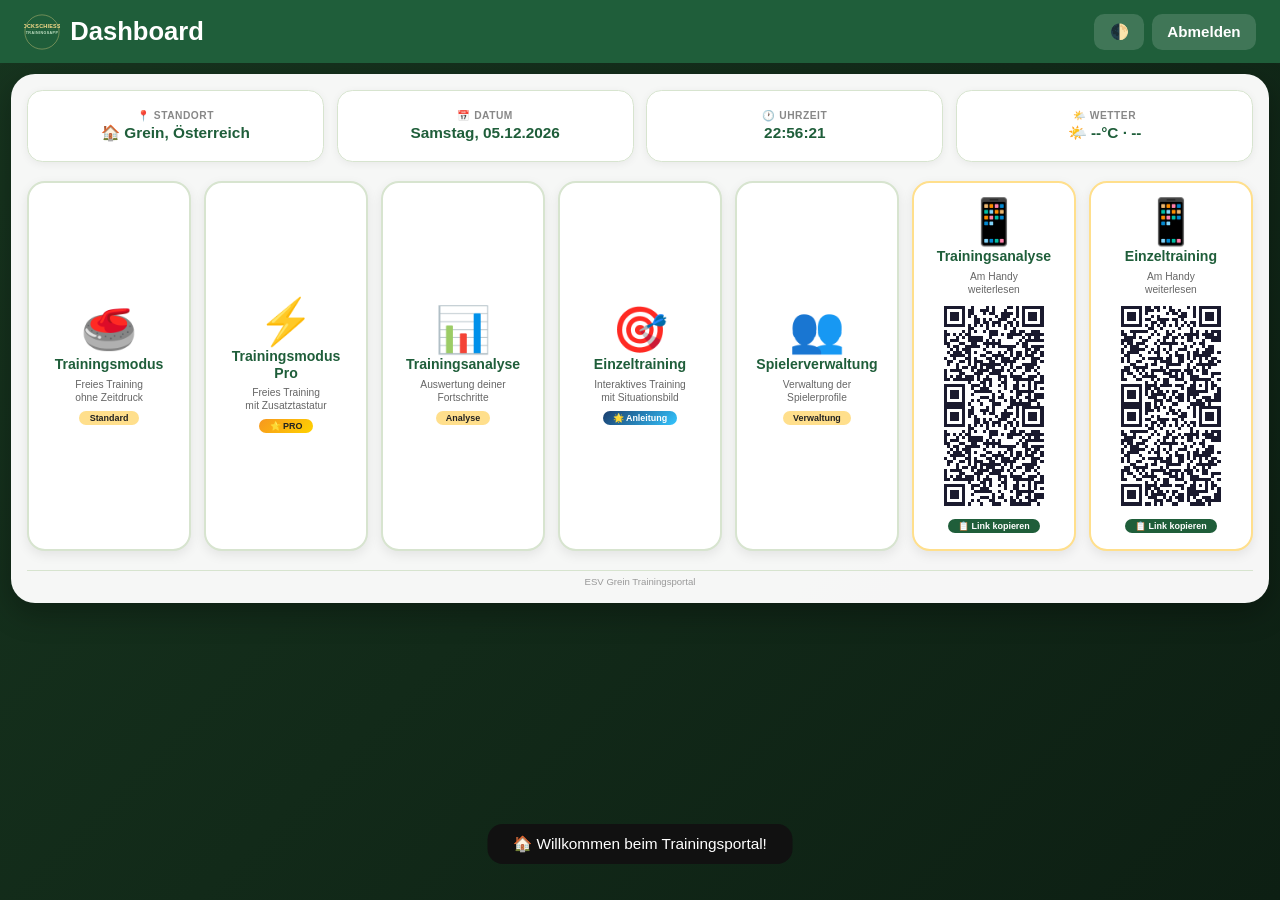
==== index.html @ edb4048d "Add files via upload" ====
<!DOCTYPE html>
<html lang="de">
<head>
<meta charset="UTF-8">
<meta name="viewport" content="width=device-width, initial-scale=1, maximum-scale=1, user-scalable=no">
<title>Zugang – Trainingsportal ESV Grein</title>
<link rel="stylesheet" href="style.css">
</head>
<body>
<div class="wrap">
  <p class="eyebrow">Geschützter Bereich</p>
  <h1>Zugangscode</h1>
  <p class="lead">Bitte gib den Zugangscode ein, um zum Trainingsportal zu gelangen.</p>

  <div class="card">
    <label for="pw">Passwort</label>
    <input type="password" id="pw" placeholder="••••••••">
    <p class="error" id="err"></p>
    <button onclick="checkPassword()">Weiter</button>
  </div>
</div>

<script src="auth.js"></script>
<script>
  if (typeof PROTECTION_ENABLED !== "undefined" && !PROTECTION_ENABLED) {
    location.href = "dashboard.html";
  }
  document.getElementById("pw").addEventListener("keydown", e => {
    if (e.key === "Enter") checkPassword();
  });
  function checkPassword() {
    const val = document.getElementById("pw").value;
    if (val === SITE_PASSWORD) {
      sessionStorage.setItem("gateOpen", "yes");
      location.href = "login.html";
    } else {
      document.getElementById("err").textContent = "Falsches Passwort.";
    }
  }
</script>
</body>
</html>
---- style.css ----
@import url('https://fonts.googleapis.com/css2?family=Space+Grotesk:wght@500;700&family=Inter:wght@400;500;600;700&display=swap');

:root {
  --bg: #0a0e14;
  --bg-soft: #0d1219;
  --bg-panel: #131b24;
  --bg-panel-hi: #182130;
  --line: rgba(255,255,255,0.08);
  --line-hi: rgba(255,255,255,0.16);
  --text: #eef2f6;
  --text-dim: #8a97a6;
  --green: #1f5e3a;
  --accent: #ffdf8c;
  --accent-hover: #f7cf5c;
  --accent-soft: rgba(255,223,140,0.14);
  --font-display: "Space Grotesk", "Inter", sans-serif;
  --font-body: "Inter", -apple-system, "Segoe UI", sans-serif;
}

* { box-sizing: border-box; }

/* Touch-Optimierung für Kiosk-Betrieb (Raspberry Pi Touch-Monitor, Tablet) */
html { touch-action: manipulation; }
a, button, .tile, .logout { -webkit-tap-highlight-color: transparent; touch-action: manipulation; }
button, input, select, textarea { font-family: inherit; }

body {
  margin: 0;
  background: linear-gradient(135deg, #17351f, #0d1f13);
  color: var(--text);
  font-family: var(--font-body);
  min-height: 100vh;
}

.wrap {
  max-width: 720px;
  margin: 0 auto;
  padding: 40px 20px 64px;
}

.eyebrow {
  font-family: var(--font-display);
  font-weight: 700;
  letter-spacing: 0.16em;
  text-transform: uppercase;
  color: var(--accent);
  font-size: 12px;
  margin: 0 0 10px;
}

h1 {
  font-family: var(--font-display);
  font-weight: 700;
  font-size: 40px;
  letter-spacing: -0.01em;
  margin: 0 0 24px;
  line-height: 1.08;
}

p.lead { color: var(--text-dim); font-size: 15px; line-height: 1.55; }

.card {
  background: var(--bg-panel);
  border: 1px solid var(--line);
  border-radius: 16px;
  padding: 26px;
  box-shadow: 0 20px 40px -20px rgba(0,0,0,0.5);
}

label {
  display: block;
  font-size: 12px;
  text-transform: uppercase;
  letter-spacing: 0.08em;
  color: var(--text-dim);
  margin-bottom: 8px;
}

input[type="password"], input[type="text"] {
  width: 100%;
  padding: 13px 14px;
  background: var(--bg);
  border: 1px solid var(--line);
  border-radius: 10px;
  color: var(--text);
  font-size: 15px;
  margin-bottom: 16px;
  transition: border-color .15s ease;
}
input:focus { outline: none; border-color: var(--accent); box-shadow: 0 0 0 3px var(--accent-soft); }

button, .btn {
  display: inline-block;
  background: var(--accent);
  color: #05161e;
  border: none;
  padding: 13px 22px;
  border-radius: 10px;
  font-family: var(--font-display);
  font-weight: 700;
  letter-spacing: 0.01em;
  font-size: 15px;
  cursor: pointer;
  text-decoration: none;
  transition: background .15s ease, transform .1s ease;
}
button:hover, .btn:hover { background: var(--accent-hover); }
button:active, .btn:active { transform: scale(0.98); }

.error { color: #ff6b6b; font-size: 13px; margin-top: -8px; margin-bottom: 12px; min-height: 16px; }

.grid {
  display: grid;
  grid-template-columns: 1fr;
  gap: 12px;
  margin-top: 24px;
}

.tile {
  position: relative;
  display: flex;
  align-items: center;
  gap: 18px;
  background: var(--bg-panel);
  border: 1px solid var(--line);
  border-radius: 14px;
  padding: 18px 20px 18px 24px;
  text-decoration: none;
  color: var(--text);
  overflow: hidden;
  transition: border-color .15s ease, background .15s ease, transform .12s ease;
}
.tile::before {
  content: "";
  position: absolute;
  left: 0; top: 0; bottom: 0;
  width: 3px;
  background: var(--accent);
  opacity: 0;
  transition: opacity .15s ease;
}
.tile:hover { border-color: var(--line-hi); background: var(--bg-panel-hi); transform: translateX(3px); }
.tile:hover::before { opacity: 1; }

.tile .num {
  font-family: var(--font-display);
  font-weight: 700;
  font-size: 20px;
  color: var(--accent);
  min-width: 34px;
}
.tile .title { font-weight: 600; font-size: 16px; }
.tile .sub { color: var(--text-dim); font-size: 13px; margin-top: 2px; }
.tile .arrow { margin-left: auto; color: var(--text-dim); font-size: 18px; transition: transform .15s ease, color .15s ease; }
.tile:hover .arrow { transform: translateX(3px); color: var(--accent); }

.topbar {
  display: flex;
  justify-content: space-between;
  align-items: center;
  margin-bottom: 28px;
}
.topbar a.back {
  color: var(--text-dim);
  text-decoration: none;
  font-size: 14px;
  transition: color .15s ease;
}
.topbar a.back:hover { color: var(--text); }

.logout {
  color: var(--text-dim);
  text-decoration: none;
  font-size: 13px;
  border: 1px solid var(--line);
  padding: 7px 14px;
  border-radius: 8px;
  transition: color .15s ease, border-color .15s ease;
}
.logout:hover { color: var(--text); border-color: var(--line-hi); }

/* Info-Banner (Standort / Datum / Uhrzeit / Wetter) auf dem Dashboard */
.info-banner {
  display: flex;
  flex-wrap: wrap;
  gap: 12px;
  margin: 20px 0 32px;
}
.info-item {
  flex: 1 1 160px;
  background: var(--bg-panel);
  border: 1px solid var(--line);
  border-radius: 10px;
  padding: 12px 16px;
  display: flex;
  flex-direction: column;
  gap: 4px;
}
.info-item .label {
  font-size: 12px;
  color: var(--text-dim);
}
.info-item .value {
  font-family: var(--font-display);
  font-size: 15px;
  font-weight: 600;
  color: var(--text);
}

/* QR-Codes (Dashboard: Smartphone-Zugriff auf Trainingsanalyse/Einzeltraining) */
.qr-grid {
  display: flex;
  flex-wrap: wrap;
  gap: 16px;
  margin-top: 16px;
}
.qr-card {
  flex: 1 1 160px;
  background: #fff;
  border: 1px solid var(--line);
  border-radius: 14px;
  padding: 16px;
  display: flex;
  flex-direction: column;
  align-items: center;
  gap: 10px;
}
.qr-code {
  width: 132px;
  height: 132px;
  display: flex;
  align-items: center;
  justify-content: center;
}
.qr-code img, .qr-code canvas, .qr-code table {
  display: block;
}
.qr-label {
  font-family: var(--font-display);
  font-size: 14px;
  font-weight: 600;
  color: #0a0e14;
  text-align: center;
}

/* Toast-Benachrichtigung (Fallback für Seiten ohne eigenes Toast-Styling) */
.toast {
  position: fixed;
  left: 50%;
  bottom: 28px;
  transform: translateX(-50%) translateY(20px);
  background: var(--bg-panel-hi, #1a2330);
  color: var(--text, #f2f6fa);
  border: 1px solid var(--line-hi, #33c5ff);
  padding: 12px 20px;
  border-radius: 10px;
  font-size: 14px;
  opacity: 0;
  pointer-events: none;
  transition: opacity .2s ease, transform .2s ease;
  z-index: 999;
}
.toast.show { opacity: 1; transform: translateX(-50%) translateY(0); }
.toast.success { border-color: #4caf50; }
.toast.error { border-color: #e05a5a; }
.toast.info { border-color: var(--accent, #33c5ff); }
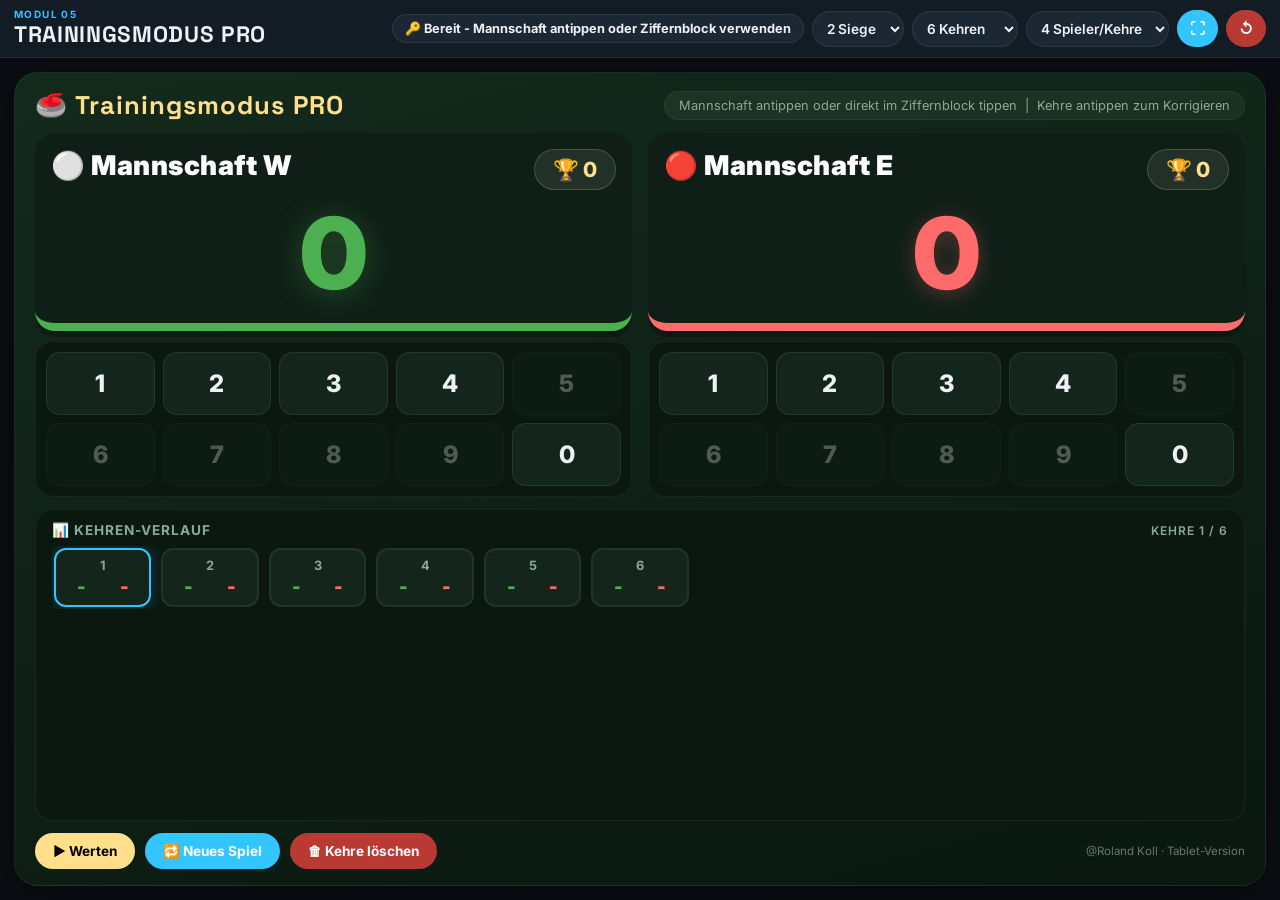
==== commit f655fc84: "Add files via upload" ====
--- a/index.html
+++ b/index.html
@@ -2,41 +2,1235 @@
 <html lang="de">
 <head>
 <meta charset="UTF-8">
-<meta name="viewport" content="width=device-width, initial-scale=1, maximum-scale=1, user-scalable=no">
-<title>Zugang – Trainingsportal ESV Grein</title>
-<link rel="stylesheet" href="style.css">
+<meta name="viewport" content="width=device-width, initial-scale=1.0, viewport-fit=cover, maximum-scale=1.0, user-scalable=no">
+<title>Trainingsmodus Pro – Tablet</title>
+<link rel="preconnect" href="https://fonts.googleapis.com">
+<link href="https://fonts.googleapis.com/css2?family=Space+Grotesk:wght@500;700&family=Inter:wght@400;600;700&display=swap" rel="stylesheet">
+
+<style>
+:root{
+    --green:#1f5e3a;
+    --red:#b93a32;
+    --gold:#ffdf8c;
+    --dark:#102417;
+    --light:#eef5e9;
+    --border:#d7e4cf;
+
+    --bg-main:#0a0e14;
+    --bg-panel:#131b24;
+    --line:rgba(255,255,255,0.08);
+    --text-main:#eef2f6;
+    --text-dim:#8a97a6;
+    --accent:#33c5ff;
+    --accent-hover:#5fd4ff;
+    --font-display:"Space Grotesk","Inter",sans-serif;
+    --font-body:"Inter",Segoe UI,Arial,sans-serif;
+
+    --w-color:#4caf50;
+    --e-color:#ff6b6b;
+}
+
+*{
+    margin:0;
+    padding:0;
+    box-sizing:border-box;
+    -webkit-tap-highlight-color: transparent;
+}
+
+html, body {
+    height: 100%;
+    height: 100dvh;
+    overflow: hidden;
+}
+
+body{
+    font-family:var(--font-body);
+    background:linear-gradient(160deg,var(--bg-main),#0a0d12);
+    color:var(--text-main);
+    display: flex;
+    flex-direction: column;
+    overflow: hidden;
+}
+
+.header{
+    position: sticky;
+    top: 0;
+    z-index: 500;
+    background:var(--bg-panel);
+    border-bottom:1px solid var(--line);
+    color:var(--text-main);
+    padding:8px 14px;
+    display:flex;
+    justify-content:space-between;
+    align-items:center;
+    flex-wrap:wrap;
+    gap:10px;
+    flex-shrink:0;
+}
+
+.header h1{
+    font-family:var(--font-display);
+    letter-spacing:0.03em;
+    text-transform:uppercase;
+    font-size:1.4rem;
+    color:var(--text-main);
+}
+.header h1::before{
+    content:"Modul 05";
+    display:block;
+    font-family:var(--font-body);
+    text-transform:uppercase;
+    letter-spacing:0.14em;
+    font-size:10px;
+    color:var(--accent);
+    font-weight:700;
+}
+
+.header-controls{
+    display:flex;
+    gap:8px;
+    flex-wrap:wrap;
+    align-items:center;
+}
+
+button,
+select,
+input{
+    border:none;
+    border-radius:20px;
+    padding:9px 13px;
+    font-size:0.95rem;
+    touch-action: manipulation;
+    font-family:inherit;
+}
+
+button{
+    cursor:pointer;
+    background:var(--accent);
+    color:white;
+    font-weight:700;
+    touch-action: manipulation;
+    transition: transform 0.1s, background 0.15s;
+}
+button:hover{
+    background:var(--accent-hover);
+}
+
+button:active {
+    transform: scale(0.95);
+}
+
+.header-controls select{
+    background:#1c2734;
+    color:var(--text-main);
+    border:1px solid var(--line);
+    font-weight:600;
+    font-size:0.85rem;
+    padding:8px 10px;
+}
+
+.keyboard-status {
+    font-size: 0.8rem;
+    padding: 6px 12px;
+    border-radius: 20px;
+    background: #1c2734;
+    color: var(--text-main);
+    font-weight: 700;
+    border:1px solid var(--line);
+    white-space:nowrap;
+}
+
+.keyboard-status.waiting { background: #7a6a00; }
+.keyboard-status.team-e { background: var(--e-color); color:#2a0505; }
+.keyboard-status.team-w { background: var(--w-color); color:#062b09; }
+.keyboard-status.training-ended { background: #9c27b0; color:#fff; }
+.keyboard-status.pending { background: var(--gold); color:#332400; animation: blink 0.8s ease-in-out infinite; }
+
+@keyframes blink {
+    0%, 100% { opacity: 1; }
+    50% { opacity: 0.55; }
+}
+
+.layout{
+    flex: 1;
+    padding:14px;
+    overflow: hidden;
+    min-height: 0;
+}
+
+/* ===== ARENA (Hauptbildschirm = Zuschauermonitor-Layout) ===== */
+.arena{
+    width:100%;
+    max-width:1900px;
+    height:100%;
+    background:linear-gradient(165deg,#132a1d,#0a1810);
+    border:1px solid rgba(255,255,255,0.06);
+    border-radius:24px;
+    overflow:hidden;
+    box-shadow:0 10px 40px rgba(0,0,0,.4);
+    display:flex;
+    flex-direction:column;
+    margin: 0 auto;
+    padding:16px 20px;
+    gap:12px;
+    color:#fff;
+}
+
+.arena-top{
+    display:flex;
+    justify-content:space-between;
+    align-items:center;
+    flex-wrap:wrap;
+    gap:10px;
+    flex-shrink:0;
+}
+
+.arena-title{
+    font-family:var(--font-display);
+    font-size:1.6rem;
+    font-weight:900;
+    color:var(--gold);
+    letter-spacing:1px;
+}
+
+.arena-hint{
+    font-size:0.8rem;
+    color:#8aa89a;
+    background:rgba(255,255,255,0.05);
+    padding:6px 14px;
+    border-radius:20px;
+    border:1px solid rgba(255,255,255,0.06);
+}
+
+.pending-preview{
+    font-size:0.85rem;
+    font-weight:800;
+    padding:6px 14px;
+    border-radius:20px;
+    background:var(--gold);
+    color:#332400;
+    display:none;
+}
+.pending-preview.show{ display:inline-block; animation: blink 0.8s ease-in-out infinite; }
+
+/* ===== TEAMS ROW ===== */
+.teams-row{
+    display:grid;
+    grid-template-columns: 1fr 1fr;
+    gap:16px;
+    flex-shrink:0;
+    align-items:start;
+}
+
+.team-column{
+    display:flex;
+    flex-direction:column;
+    gap:10px;
+}
+
+/* ===== ZIFFERNBLOCK (Tablet-Touch-Eingabe je Mannschaft) ===== */
+.keypad-panel{
+    background:#0a1810;
+    border-radius:18px;
+    padding:10px;
+    border:1px solid rgba(255,255,255,0.06);
+}
+.keypad-grid{
+    display:grid;
+    grid-template-columns: repeat(5, 1fr);
+    gap:8px;
+}
+.keypad-btn{
+    background:#14261c;
+    color:var(--text-main);
+    border:1px solid rgba(255,255,255,0.08);
+    border-radius:14px;
+    font-size:1.5rem;
+    font-weight:800;
+    padding:16px 0;
+    cursor:pointer;
+    touch-action:manipulation;
+    transition: transform 0.1s, background 0.15s;
+}
+.keypad-btn:active{ transform:scale(0.93); background:#1c362a; }
+.keypad-btn:disabled{ opacity:0.3; cursor:default; }
+.keypad-btn:disabled:active{ transform:none; background:#14261c; }
+.team-column.w .keypad-btn:active{ background:#1c3d24; border-color:var(--w-color); }
+.team-column.e .keypad-btn:active{ background:#3d1c1c; border-color:var(--e-color); }
+
+.team-block{
+    background:#0f1f17;
+    border-radius:20px;
+    padding:16px;
+    border-bottom:8px solid var(--w-color);
+    box-shadow:0 6px 0 rgba(0,0,0,.25);
+    display:flex;
+    flex-direction:column;
+    gap:10px;
+    transition: all 0.25s ease;
+    cursor:pointer;
+}
+.team-block.e{ border-bottom-color:var(--e-color); }
+
+.team-block.selected{
+    transform: scale(1.015);
+}
+.team-block.w.selected{
+    background:#123320;
+    box-shadow:0 0 0 3px var(--w-color), 0 6px 0 rgba(0,0,0,.25);
+}
+.team-block.e.selected{
+    background:#331414;
+    box-shadow:0 0 0 3px var(--e-color), 0 6px 0 rgba(0,0,0,.25);
+}
+
+.team-block.flash{
+    animation: teamFlash 0.6s ease;
+}
+@keyframes teamFlash {
+    0%{ box-shadow:0 0 0 rgba(255,255,255,0); }
+    35%{ box-shadow:0 0 45px 12px rgba(255,255,255,0.55); }
+    100%{ box-shadow:0 0 0 rgba(255,255,255,0); }
+}
+
+.team-head{
+    display:flex;
+    justify-content:space-between;
+    align-items:flex-start;
+}
+
+.team-label{
+    font-weight:900;
+    font-size:1.7rem;
+    letter-spacing:0.5px;
+}
+.team-label .key-hint{ font-size:0.78rem; color:#8aa89a; font-weight:600; display:block; }
+
+.team-wins-big {
+    font-size: 1.3rem;
+    background: rgba(255,255,255,0.08);
+    color: var(--gold);
+    padding: 7px 18px;
+    border-radius: 40px;
+    font-weight: 800;
+    border: 1px solid rgba(255,223,140,0.2);
+    white-space:nowrap;
+}
+
+/* Ergebnis-Anzeige: auf dem Tablet etwas kompakter als am Zuschauermonitor,
+   damit unter jeder Mannschaft noch genug Platz für den Ziffernblock bleibt. */
+.team-score-big {
+    font-size: clamp(3.5rem, 11vh, 7rem);
+    font-weight: 900;
+    color: var(--w-color);
+    line-height: 1;
+    text-shadow: 0 4px 30px rgba(76,175,80,0.35);
+    text-align:center;
+    padding: 4px 0;
+}
+.team-block.e .team-score-big { color: var(--e-color); text-shadow: 0 4px 20px rgba(255,107,107,0.3); }
+
+/* ===== EINGABE-HINWEIS (externes Tastenfeld, kein Bildschirm-Ziffernblock) ===== */
+.input-hint-panel{
+    background:#0a1810;
+    border-radius:20px;
+    padding:14px;
+    border:1px solid rgba(255,255,255,0.06);
+    display:flex;
+    flex-direction:column;
+    gap:8px;
+    align-items:center;
+    justify-content:center;
+    text-align:center;
+}
+.input-hint-status{
+    font-size:1rem;
+    font-weight:800;
+    color:#eef2f6;
+}
+.input-hint-keys{
+    font-size:0.78rem;
+    color:#8aa89a;
+    line-height:1.6;
+}
+.input-hint-keys kbd{
+    background:#1c2734;
+    border:1px solid rgba(255,255,255,0.15);
+    border-radius:6px;
+    padding:2px 7px;
+    font-family:inherit;
+    font-weight:700;
+    color:#eef2f6;
+}
+
+/* ===== KEHREN-VERLAUF (unterer Bereich, etwas wichtiger als die Historie) ===== */
+.kehren-verlauf-panel{
+    background:#0a1810;
+    border-radius:18px;
+    padding:12px 16px;
+    border:1px solid rgba(255,255,255,0.06);
+    flex:1.3 1 0;
+    min-height:0;
+    display:flex;
+    flex-direction:column;
+    gap:8px;
+}
+
+.kehren-verlauf-panel h4{
+    color:#8aa89a;
+    font-size:0.85rem;
+    text-transform:uppercase;
+    letter-spacing:1px;
+    font-weight:700;
+    flex-shrink:0;
+    display:flex;
+    justify-content:space-between;
+    align-items:center;
+}
+
+.kehren-verlauf-grid{
+    display:grid;
+    grid-template-columns: repeat(auto-fill, minmax(90px, 1fr));
+    gap:10px;
+    overflow-y:auto;
+    padding:2px;
+    min-height:0;
+}
+
+.verlauf-item{
+    background:#14261c;
+    border-radius:12px;
+    padding:8px 4px;
+    text-align:center;
+    border:2px solid rgba(255,255,255,0.06);
+    cursor:pointer;
+    transition:0.15s;
+}
+.verlauf-item:hover{ border-color:rgba(255,255,255,0.2); }
+.verlauf-item.is-active{
+    border-color:var(--accent);
+    box-shadow:0 0 16px rgba(51,197,255,0.25);
+}
+.verlauf-item.is-completed{
+    border-color:#ff9800;
+}
+.verlauf-item.is-target{
+    border-color:var(--gold);
+    box-shadow:0 0 18px rgba(255,223,140,0.35);
+    background:#241f0d;
+}
+
+.verlauf-item .v-number{ font-weight:700; color:#8aa89a; font-size:0.8rem; }
+.verlauf-item .v-points{
+    font-weight:900;
+    display:flex;
+    justify-content:space-around;
+    font-size:1.15rem;
+    margin-top:2px;
+}
+.verlauf-item .v-points .w{ color:var(--w-color); }
+.verlauf-item .v-points .e{ color:var(--e-color); }
+.verlauf-item .v-scorer{
+    font-size:0.6rem;
+    color:#65796d;
+    margin-top:2px;
+    white-space:nowrap;
+    overflow:hidden;
+    text-overflow:ellipsis;
+}
+
+/* ===== FOOTER-ROW (im arena) ===== */
+.arena-footer{
+    display:flex;
+    justify-content:center;
+    align-items:center;
+    gap:10px;
+    flex-wrap:wrap;
+    flex-shrink:0;
+}
+.arena-footer button{
+    padding:10px 18px;
+    font-size:0.85rem;
+}
+.arena-footer .footer-right {
+    font-size:0.72rem;
+    color:#65796d;
+    margin-left:auto;
+}
+
+/* ===== TRAINING BEENDET / MODALS (unverändert-ähnlich) ===== */
+.training-ended-overlay {
+    position: fixed; inset:0;
+    background: rgba(0,0,0,0.7);
+    display: none;
+    justify-content: center;
+    align-items: center;
+    z-index: 20000;
+    backdrop-filter: blur(5px);
+}
+.training-ended-overlay.show { display: flex; }
+.training-ended-box {
+    background: white; color:#222;
+    border-radius: 30px;
+    padding: 50px;
+    max-width: 500px;
+    width: 90%;
+    text-align: center;
+    animation: pulse 1.5s ease-in-out;
+}
+@keyframes pulse {
+    0% { transform: scale(0.9); opacity: 0; }
+    50% { transform: scale(1.05); }
+    100% { transform: scale(1); opacity: 1; }
+}
+.training-ended-box .trophy { font-size: 4rem; margin-bottom: 10px; }
+.training-ended-box h2 { font-size: 2rem; margin-bottom: 10px; color: var(--green); }
+.training-ended-box .winner-name { font-size: 2.5rem; font-weight: 900; color: var(--red); margin: 15px 0; }
+.training-ended-box .score-summary { font-size: 1.2rem; color: #555; margin: 10px 0 20px; }
+.training-ended-box .enter-hint { font-size: 0.9rem; color: #888; margin-top: 10px; padding: 8px; background: #f5f5f5; border-radius: 8px; }
+.training-ended-box button { padding: 12px 30px; font-size: 1.1rem; background: var(--green); color: white; border-radius: 12px; border: none; cursor: pointer; font-weight: 700; }
+
+.toast{
+    position:fixed; bottom:20px; left:50%; transform:translateX(-50%);
+    background:#111; color:white; padding:14px 20px; border-radius:14px;
+    opacity:0; transition:.3s; z-index:9999; pointer-events: none;
+    font-size:1rem; max-width:90%; text-align:center;
+}
+.toast.show{ opacity:1; }
+.toast.winner{ background: #4caf50; font-weight:700; font-size:1.2rem; }
+.toast.warn{ background: #b93a32; font-weight:700; }
+
+
+.gold{ background:var(--gold); color:black; }
+.gold:active{ background:#f0c860; }
+
+/* ===== RESPONSIVE =====
+   Die beiden Mannschaftsspalten (Team + eigener Ziffernblock) bleiben bewusst bis zu
+   sehr schmalen Breiten nebeneinander (Tablets im Hoch- wie Querformat) - anders als
+   beim ursprünglichen Zuschauermonitor-Layout gibt es hier keine seitlichen
+   Aufstellung-Panels mehr, die bei wenig Platz zuerst weichen müssten. */
+@media (max-width: 900px){
+    .team-score-big{ font-size:3.2rem; }
+    .keypad-btn{ font-size:1.2rem; padding:12px 0; }
+}
+
+@media (max-width: 620px){
+    .teams-row{ grid-template-columns: 1fr; }
+    .header h1{ font-size:1.1rem; }
+    .arena{ padding:10px; border-radius:16px; }
+    .team-score-big{ font-size:2.6rem; }
+    .kehren-verlauf-grid{ grid-template-columns: repeat(auto-fill, minmax(64px, 1fr)); }
+}
+</style>
 </head>
 <body>
-<div class="wrap">
-  <p class="eyebrow">Geschützter Bereich</p>
-  <h1>Zugangscode</h1>
-  <p class="lead">Bitte gib den Zugangscode ein, um zum Trainingsportal zu gelangen.</p>
-
-  <div class="card">
-    <label for="pw">Passwort</label>
-    <input type="password" id="pw" placeholder="••••••••">
-    <p class="error" id="err"></p>
-    <button onclick="checkPassword()">Weiter</button>
-  </div>
+
+<div class="header">
+    <h1>Trainingsmodus Pro</h1>
+
+    <div class="header-controls">
+        <span class="keyboard-status" id="keyboardStatus">🔑 Bereit</span>
+
+        <select id="gamesSelect">
+            <option value="2" selected>2 Siege</option>
+            <option value="3">3 Siege</option>
+            <option value="4">4 Siege</option>
+            <option value="5">5 Siege</option>
+            <option value="6">6 Siege</option>
+        </select>
+
+        <select id="kehrenSelect">
+            <option value="4">4 Kehren</option>
+            <option value="6" selected>6 Kehren</option>
+            <option value="8">8 Kehren</option>
+            <option value="10">10 Kehren</option>
+        </select>
+
+        <select id="playerCount">
+            <option value="3">3 Spieler/Kehre</option>
+            <option value="4" selected>4 Spieler/Kehre</option>
+            <option value="5">5 Spieler/Kehre</option>
+            <option value="6">6 Spieler/Kehre</option>
+        </select>
+
+        <button onclick="toggleFullscreen()" title="Vollbild ein/aus">⛶</button>
+        <button onclick="fullReset()" style="background:#b93a32;" title="Kompletter Reset">↺</button>
+    </div>
 </div>
 
-<script src="auth.js"></script>
+<div class="layout" id="layout"></div>
+
+<!-- Training beendet Overlay -->
+<div class="training-ended-overlay" id="trainingEndedOverlay">
+    <div class="training-ended-box">
+        <div class="trophy">🏆</div>
+        <h2>Training beendet!</h2>
+        <div class="winner-name" id="winnerName">Mannschaft W</div>
+        <div class="score-summary" id="scoreSummary">Siege: 2 : 0</div>
+        <div class="enter-hint">Antippen Sie „Neues Training starten“ für den nächsten Durchgang</div>
+        <button onclick="startNewTraining()">Neues Training starten</button>
+    </div>
+</div>
+
+<div class="toast" id="toast"></div>
+
+<!-- Eigenständiges Einzelprogramm für Tablets: kein Verweis auf das Dashboard/Portal,
+     keine Zugangssperre (requireGate()/requireLogin() werden bewusst nicht aufgerufen) -
+     sofort einsatzbereit, ohne weitere Module. -->
 <script>
-  if (typeof PROTECTION_ENABLED !== "undefined" && !PROTECTION_ENABLED) {
-    location.href = "dashboard.html";
-  }
-  document.getElementById("pw").addEventListener("keydown", e => {
-    if (e.key === "Enter") checkPassword();
-  });
-  function checkPassword() {
-    const val = document.getElementById("pw").value;
-    if (val === SITE_PASSWORD) {
-      sessionStorage.setItem("gateOpen", "yes");
-      location.href = "login.html";
+const PENDING_DIGIT_TIMEOUT = 650;
+
+// ===== STATE =====
+const state = {
+    kehren: 6,
+    winsToChampion: 2,
+    playerCount: 4,
+    arena: null,                    // wird gleich nach der Deklaration gesetzt (siehe unten)
+    selectedTeam: null,             // 'w' | 'e' | null
+    isTrainingEnded: false,
+    targetKehre: null,              // manuell angetippte Kehre (Korrektur), sonst null = automatisch
+    pendingDigit: null              // { digit, timeoutId } für 2-stellige Eingabe (z.B. "10")
+};
+// createArena() liest state.kehren, daher erst NACH der obigen Deklaration aufrufen
+// (sonst "Cannot access 'state' before initialization").
+state.arena = createArena();
+
+// ===== KEYBOARD (optional – z.B. externe Tastatur/Nummernblock am Raspberry) =====
+function setupKeyboard() {
+    document.addEventListener('keydown', function(e) {
+        if (e.key === 'Enter' || e.key === 'NumpadEnter') {
+            e.preventDefault();
+            if (state.isTrainingEnded) {
+                startNewTraining();
+                toast('🔄 Neues Training gestartet!');
+            } else {
+                evaluateGame();
+            }
+            return;
+        }
+
+        if (e.key === 'Escape') {
+            if (state.pendingDigit) {
+                e.preventDefault();
+                cancelPendingDigit();
+                return;
+            }
+            if (document.fullscreenElement) {
+                document.exitFullscreen();
+            }
+            return;
+        }
+
+        if (state.isTrainingEnded) return;
+
+        if (e.key === '/' || e.key === 'Divide' || e.code === 'NumpadDivide') {
+            e.preventDefault();
+            deleteKehreEntry();
+            return;
+        }
+
+        if (e.key === '-' || e.key === 'Minus' || e.key === 'Subtract') {
+            e.preventDefault();
+            selectTeam('e');
+            return;
+        }
+
+        if (e.key === '+' || e.key === 'Plus' || e.key === 'Add' || e.key === '=') {
+            e.preventDefault();
+            selectTeam('w');
+            return;
+        }
+
+        const numMap = {
+            'Numpad0':'0','Numpad1':'1','Numpad2':'2','Numpad3':'3','Numpad4':'4',
+            'Numpad5':'5','Numpad6':'6','Numpad7':'7','Numpad8':'8','Numpad9':'9'
+        };
+        if (/^[0-9]$/.test(e.key)) {
+            e.preventDefault();
+            handleDigit(e.key);
+            return;
+        }
+        if (numMap[e.key]) {
+            e.preventDefault();
+            handleDigit(numMap[e.key]);
+            return;
+        }
+    });
+}
+
+// ===== TEAM AUSWAHL =====
+function selectTeam(team) {
+    if (state.isTrainingEnded) {
+        toast('Training ist beendet! „Neues Training starten“ antippen');
+        return;
+    }
+    state.selectedTeam = (state.selectedTeam === team) ? null : team;
+    updateKeyboardStatus();
+    render();
+    if (state.selectedTeam) {
+        flashTeam(state.selectedTeam);
+    }
+}
+
+function flashTeam(team) {
+    requestAnimationFrame(() => {
+        const el = document.getElementById('teamBlock-' + team);
+        if (!el) return;
+        el.classList.remove('flash');
+        // reflow um die Animation erneut zu starten
+        void el.offsetWidth;
+        el.classList.add('flash');
+        setTimeout(() => el.classList.remove('flash'), 650);
+    });
+}
+
+// ===== ZIFFERNEINGABE (Kehren-Ergebnis: 1- oder 2-stellig) =====
+// tapDigit() verbindet Mannschaft-Wahl + Ziffer in einem Antippen (Touch-Ziffernblock
+// unter jeder Mannschaft) - handleDigit() selbst bleibt unverändert nutzbar
+// (z.B. für eine evtl. angeschlossene externe Tastatur).
+function tapDigit(team, digit) {
+    if (state.isTrainingEnded) {
+        toast('Training ist beendet! Bitte „Neues Training starten“ antippen');
+        return;
+    }
+    if (state.selectedTeam !== team) {
+        state.selectedTeam = team;
+        flashTeam(team);
+    }
+    handleDigit(digit);
+}
+
+function handleDigit(d) {
+    if (state.isTrainingEnded) {
+        toast('Training ist beendet! „Neues Training starten“ antippen');
+        return;
+    }
+    if (!state.selectedTeam) {
+        toast('⚠️ Bitte zuerst Mannschaft wählen ( + oder − / Kachel antippen)');
+        return;
+    }
+
+    const arena = state.arena;
+    if (hasWinner(arena)) {
+        endTraining(arena);
+        return;
+    }
+
+    const maxPoints = state.playerCount;
+
+    if (state.pendingDigit) {
+        clearTimeout(state.pendingDigit.timeoutId);
+        const first = state.pendingDigit.digit;
+        state.pendingDigit = null;
+        const combined = Number(first + d);
+        if (first === '1' && d === '0' && combined <= maxPoints) {
+            commitValue(combined);
+        } else {
+            commitValue(Number(first));
+            toast('ℹ️ Zweite Ziffer ignoriert – bitte Mannschaft erneut wählen');
+        }
+        render();
+        return;
+    }
+
+    // Möglicher Start einer 2-stelligen Eingabe (aktuell nur relevant für "10")
+    if (d === '1' && maxPoints >= 10) {
+        state.pendingDigit = {
+            digit: d,
+            timeoutId: setTimeout(() => {
+                commitValue(1);
+                render();
+            }, PENDING_DIGIT_TIMEOUT)
+        };
+        render();
+        return;
+    }
+
+    const v = Number(d);
+    if (v > maxPoints) {
+        toast(`⚠️ Maximal ${maxPoints} Punkte pro Kehre möglich`);
+        return;
+    }
+    commitValue(v);
+}
+
+function cancelPendingDigit() {
+    if (state.pendingDigit) {
+        clearTimeout(state.pendingDigit.timeoutId);
+        state.pendingDigit = null;
+        render();
+        toast('Eingabe abgebrochen');
+    }
+}
+
+function activeKehreIndexForEntry() {
+    if (state.targetKehre !== null && state.targetKehre !== undefined) return state.targetKehre;
+    return activeKehre(state.arena) - 1;
+}
+
+function commitValue(v) {
+    const arena = state.arena;
+    const idx = activeKehreIndexForEntry();
+    if (idx < 0 || idx >= state.kehren) return;
+
+    const team = state.selectedTeam;
+    if (team === 'w') {
+        arena.pointsA[idx] = v;
+        if (arena.pointsB[idx] === null) arena.pointsB[idx] = 0;
     } else {
-      document.getElementById("err").textContent = "Falsches Passwort.";
-    }
-  }
+        arena.pointsB[idx] = v;
+        if (arena.pointsA[idx] === null) arena.pointsA[idx] = 0;
+    }
+
+    const otherValue = team === 'w' ? arena.pointsB[idx] : arena.pointsA[idx];
+    const teamName = team === 'w' ? 'W' : 'E';
+    const otherName = team === 'w' ? 'E' : 'W';
+
+    state.selectedTeam = null;
+    state.targetKehre = null;
+    updateKeyboardStatus();
+    render();
+
+    toast(`✅ Kehre ${idx + 1}: ${teamName} ${v} | ${otherName} ${otherValue}`);
+
+    if (checkAllKehrenFull(arena)) {
+        setTimeout(() => {
+            toast('📊 Alle Kehren gespielt - Wertung läuft...');
+            setTimeout(() => evaluateGame(), 500);
+        }, 300);
+    }
+}
+
+// ===== KEHRE ANTIPPEN (Korrektur-Ziel wählen) =====
+function toggleKehreTarget(idx) {
+    if (state.isTrainingEnded) return;
+    state.targetKehre = (state.targetKehre === idx) ? null : idx;
+    render();
+}
+
+function getMostRecentCompletedIndex(arena) {
+    for (let i = state.kehren - 1; i >= 0; i--) {
+        if (arena.pointsA[i] !== null || arena.pointsB[i] !== null) return i;
+    }
+    return -1;
+}
+
+function deleteKehreEntry() {
+    if (state.isTrainingEnded) {
+        toast('Training ist beendet! „Neues Training starten“ antippen');
+        return;
+    }
+    const arena = state.arena;
+    let idx = state.targetKehre;
+    if (idx === null || idx === undefined) {
+        idx = getMostRecentCompletedIndex(arena);
+    }
+    if (idx === -1 || idx === null || idx === undefined) {
+        toast('Keine Kehre zum Löschen vorhanden');
+        return;
+    }
+    if (arena.pointsA[idx] === null && arena.pointsB[idx] === null) {
+        toast(`Kehre ${idx + 1} ist bereits leer`);
+        return;
+    }
+    arena.pointsA[idx] = null;
+    arena.pointsB[idx] = null;
+    arena.scorerA[idx] = null;
+    arena.scorerB[idx] = null;
+    state.targetKehre = idx;
+    cancelPendingDigit();
+    toast(`🗑️ Kehre ${idx + 1} gelöscht – bitte neu eingeben`);
+    render();
+}
+
+// ===== SPIEL WERTEN =====
+function evaluateGame() {
+    const arena = state.arena;
+
+    if (state.isTrainingEnded) {
+        toast('Training ist beendet! „Neues Training starten“ antippen');
+        return;
+    }
+
+    if (hasWinner(arena)) {
+        endTraining(arena);
+        return;
+    }
+
+    for (let i = 0; i < state.kehren; i++) {
+        if (arena.pointsA[i] === null || arena.pointsB[i] === null) {
+            toast('Bitte alle Kehren ausfüllen');
+            return;
+        }
+    }
+
+    const a = sum(arena.pointsA);
+    const b = sum(arena.pointsB);
+
+    let gameResult = '';
+    if (a > b) {
+        arena.winsA++;
+        gameResult = `⚪ Mannschaft W gewinnt (${a}:${b})`;
+    } else if (b > a) {
+        arena.winsB++;
+        gameResult = `🔴 Mannschaft E gewinnt (${a}:${b})`;
+    } else {
+        gameResult = `Unentschieden (${a}:${b})`;
+    }
+    toast(gameResult);
+
+    arena.pointsA = Array(state.kehren).fill(null);
+    arena.pointsB = Array(state.kehren).fill(null);
+    arena.scorerA = Array(state.kehren).fill(null);
+    arena.scorerB = Array(state.kehren).fill(null);
+    state.targetKehre = null;
+
+    render();
+
+    if (hasWinner(arena)) {
+        setTimeout(() => endTraining(arena), 1000);
+    } else {
+        setTimeout(() => {
+            toast(`🔄 Neues Spiel beginnt! Stand: W ${arena.winsA} : ${arena.winsB} E`);
+            render();
+        }, 500);
+    }
+}
+
+// ===== TRAINING BEENDEN =====
+function endTraining(arena) {
+    state.isTrainingEnded = true;
+    updateKeyboardStatus();
+
+    const winner = winnerName(arena);
+    const overlay = document.getElementById('trainingEndedOverlay');
+    const winnerEl = document.getElementById('winnerName');
+    const summaryEl = document.getElementById('scoreSummary');
+
+    winnerEl.textContent = winner;
+    winnerEl.style.color = winner === 'Mannschaft W' ? '#4caf50' : '#ff6b6b';
+    summaryEl.textContent = `Siege: ${arena.winsA} : ${arena.winsB}`;
+
+    overlay.classList.add('show');
+
+    const toastEl = document.getElementById('toast');
+    toastEl.textContent = `🏆 ${winner} gewinnt das Training! „Neues Training starten“ antippen`;
+    toastEl.className = 'toast show winner';
+    clearTimeout(toastEl._timeout);
+    toastEl._timeout = setTimeout(() => {
+        toastEl.classList.remove('show');
+        toastEl.className = 'toast';
+    }, 5000);
+}
+
+function startNewTraining() {
+    const overlay = document.getElementById('trainingEndedOverlay');
+    overlay.classList.remove('show');
+
+    state.isTrainingEnded = false;
+    state.arena = createArena();
+    state.selectedTeam = null;
+    state.targetKehre = null;
+    cancelPendingDigit();
+    updateKeyboardStatus();
+    render();
+    toast('🔄 Neues Training gestartet!');
+}
+
+// ===== STATUS UPDATE =====
+function updateKeyboardStatus() {
+    const statusEl = document.getElementById('keyboardStatus');
+
+    if (state.isTrainingEnded) {
+        statusEl.textContent = '🏁 Training beendet - „Neues Training starten“ antippen';
+        statusEl.className = 'keyboard-status training-ended';
+        return;
+    }
+
+    if (state.pendingDigit) {
+        statusEl.textContent = `⌨️ „${state.pendingDigit.digit}…” – 2. Ziffer?`;
+        statusEl.className = 'keyboard-status pending';
+        return;
+    }
+
+    if (state.selectedTeam) {
+        const teamLabel = state.selectedTeam === 'w' ? '⚪ W' : '🔴 E';
+        const idx = activeKehreIndexForEntry();
+        const targetLabel = state.targetKehre !== null ? ` – Korrektur Kehre ${state.targetKehre + 1}` : ` – Kehre ${idx + 1}`;
+        statusEl.textContent = `${teamLabel} ausgewählt${targetLabel} – Punkte eingeben`;
+        statusEl.className = 'keyboard-status ' + (state.selectedTeam === 'w' ? 'team-w' : 'team-e');
+    } else {
+        statusEl.textContent = '🔑 Bereit - Mannschaft antippen oder Ziffernblock verwenden';
+        statusEl.className = 'keyboard-status';
+    }
+}
+
+// ===== RENDER =====
+function render() {
+    document.getElementById('layout').innerHTML = renderArena(state.arena);
+    if (!state.isTrainingEnded) {
+        updateKeyboardStatus();
+    }
+    scrollToActiveVerlauf();
+}
+
+function renderArena(arena) {
+    const scoreA = sum(arena.pointsA);
+    const scoreB = sum(arena.pointsB);
+    const activeIndex = activeKehre(arena) - 1;
+    const entryIndex = activeKehreIndexForEntry();
+
+    const wSelected = state.selectedTeam === 'w' ? 'selected' : '';
+    const eSelected = state.selectedTeam === 'e' ? 'selected' : '';
+
+    return `
+    <div class="arena">
+        <div class="arena-top">
+            <div class="arena-title">🥌 Trainingsmodus PRO</div>
+            <div class="arena-hint">Mannschaft antippen oder direkt im Ziffernblock tippen &nbsp;|&nbsp; Kehre antippen zum Korrigieren</div>
+            <div class="pending-preview ${state.pendingDigit ? 'show' : ''}">Eingabe: ${state.pendingDigit ? state.pendingDigit.digit + '…' : ''}</div>
+        </div>
+
+        <div class="teams-row">
+            ${renderTeamColumn('w', 'Mannschaft W', '⚪', scoreA, arena.winsA, wSelected)}
+            ${renderTeamColumn('e', 'Mannschaft E', '🔴', scoreB, arena.winsB, eSelected)}
+        </div>
+
+        <div class="kehren-verlauf-panel" id="kehrenWrapper">
+            <h4><span>📊 Kehren-Verlauf</span><span style="font-weight:600;font-size:0.75rem;">Kehre ${activeIndex+1} / ${state.kehren}</span></h4>
+            <div class="kehren-verlauf-grid">
+                ${renderVerlaufGrid(arena, activeIndex, entryIndex)}
+            </div>
+        </div>
+
+        <div class="arena-footer">
+            <button class="gold" onclick="evaluateGame()">▶ Werten</button>
+            <button onclick="resetGame()">🔁 Neues Spiel</button>
+            <button onclick="deleteKehreEntry()" style="background:var(--red);">🗑 Kehre löschen</button>
+            <div class="footer-right">@Roland Koll · Tablet-Version</div>
+        </div>
+    </div>
+    `;
+}
+
+function renderTeamColumn(team, label, icon, score, wins, selectedClass) {
+    return `
+    <div class="team-column ${team === 'e' ? 'e' : 'w'}">
+        <div class="team-block ${team === 'e' ? 'e' : 'w'} ${selectedClass}" id="teamBlock-${team}" onclick="selectTeam('${team}')">
+            <div class="team-head">
+                <div class="team-label">${icon} ${label}</div>
+                <div class="team-wins-big">🏆 ${wins}</div>
+            </div>
+            <div class="team-score-big">${score}</div>
+        </div>
+        ${renderKeypad(team)}
+    </div>`;
+}
+
+function renderKeypad(team) {
+    const maxPoints = state.playerCount;
+    const digits = ['1','2','3','4','5','6','7','8','9','0'];
+    const btns = digits.map(d => {
+        const disabled = Number(d) > maxPoints && !(d === '0');
+        return `<button class="keypad-btn" ${disabled ? 'disabled' : ''} onclick="tapDigit('${team}','${d}')">${d}</button>`;
+    }).join('');
+    return `
+    <div class="keypad-panel">
+        <div class="keypad-grid">${btns}</div>
+    </div>`;
+}
+
+function renderVerlaufGrid(arena, activeIndex, entryIndex) {
+    let html = '';
+    for (let i = 0; i < state.kehren; i++) {
+        const aVal = arena.pointsA[i] !== null ? arena.pointsA[i] : '-';
+        const bVal = arena.pointsB[i] !== null ? arena.pointsB[i] : '-';
+        const isActive = i === activeIndex;
+        const isTarget = i === entryIndex && state.targetKehre !== null;
+        const isCompleted = arena.pointsA[i] !== null && arena.pointsB[i] !== null;
+
+        html += `
+        <div class="verlauf-item ${isActive ? 'is-active' : ''} ${isCompleted ? 'is-completed' : ''} ${isTarget ? 'is-target' : ''}"
+             onclick="toggleKehreTarget(${i})" title="Antippen zum Korrigieren">
+            <div class="v-number">${i + 1}</div>
+            <div class="v-points"><span class="w">${aVal}</span><span class="e">${bVal}</span></div>
+        </div>`;
+    }
+    return html;
+}
+
+// ===== HELFER =====
+function createArena() {
+    return {
+        teamA: 'Mannschaft W',
+        teamB: 'Mannschaft E',
+        pointsA: Array(state.kehren).fill(null),
+        pointsB: Array(state.kehren).fill(null),
+        scorerA: Array(state.kehren).fill(null),
+        scorerB: Array(state.kehren).fill(null),
+        winsA: 0,
+        winsB: 0
+    };
+}
+
+function activeKehre(arena) {
+    for (let i = 0; i < state.kehren; i++) {
+        if (arena.pointsA[i] === null || arena.pointsB[i] === null) {
+            return i + 1;
+        }
+    }
+    return state.kehren;
+}
+
+function hasWinner(arena) {
+    return arena.winsA >= state.winsToChampion || arena.winsB >= state.winsToChampion;
+}
+
+function winnerName(arena) {
+    if (arena.winsA >= state.winsToChampion) return 'Mannschaft W';
+    if (arena.winsB >= state.winsToChampion) return 'Mannschaft E';
+    return '';
+}
+
+function sum(arr) {
+    return arr.reduce((a, b) => a + (b || 0), 0);
+}
+
+function checkAllKehrenFull(arena) {
+    for (let i = 0; i < state.kehren; i++) {
+        if (arena.pointsA[i] === null || arena.pointsB[i] === null) return false;
+    }
+    return true;
+}
+
+function scrollToActiveVerlauf() {
+    setTimeout(() => {
+        const wrapper = document.getElementById('kehrenWrapper');
+        if (!wrapper) return;
+        const activeItem = wrapper.querySelector('.verlauf-item.is-active');
+        if (activeItem) {
+            const wrapperRect = wrapper.getBoundingClientRect();
+            const itemRect = activeItem.getBoundingClientRect();
+            const isVisible = itemRect.top >= wrapperRect.top + 10 && itemRect.bottom <= wrapperRect.bottom - 10;
+            if (!isVisible) {
+                activeItem.scrollIntoView({ block: 'nearest', behavior: 'smooth' });
+            }
+        }
+    }, 50);
+}
+
+function resetGame() {
+    if (state.isTrainingEnded) {
+        startNewTraining();
+        return;
+    }
+    const arena = state.arena;
+    arena.pointsA = Array(state.kehren).fill(null);
+    arena.pointsB = Array(state.kehren).fill(null);
+    arena.scorerA = Array(state.kehren).fill(null);
+    arena.scorerB = Array(state.kehren).fill(null);
+    arena.winsA = 0;
+    arena.winsB = 0;
+    state.selectedTeam = null;
+    state.targetKehre = null;
+    cancelPendingDigit();
+    updateKeyboardStatus();
+    render();
+    toast('Spiel neu gestartet');
+}
+
+function fullReset() {
+    state.arena = createArena();
+    state.selectedTeam = null;
+    state.targetKehre = null;
+    state.isTrainingEnded = false;
+    cancelPendingDigit();
+    updateKeyboardStatus();
+    document.getElementById('trainingEndedOverlay').classList.remove('show');
+    render();
+    toast('Kompletter Reset');
+}
+
+function toggleFullscreen() {
+    if (!document.fullscreenElement) {
+        document.documentElement.requestFullscreen().catch(() => {});
+    } else {
+        document.exitFullscreen();
+    }
+}
+
+function toast(msg, type) {
+    const t = document.getElementById('toast');
+    t.textContent = msg;
+    t.className = 'toast show';
+    if (type === 'warn') t.classList.add('warn');
+    clearTimeout(t._timeout);
+    t._timeout = setTimeout(() => {
+        t.classList.remove('show');
+        t.className = 'toast';
+    }, 3000);
+}
+
+// ===== EVENT-LISTENER (Header-Auswahl) =====
+document.getElementById('playerCount').addEventListener('change', function(e) {
+    if (state.isTrainingEnded) {
+        toast('Training ist beendet! „Neues Training starten“ antippen');
+        e.target.value = state.playerCount;
+        return;
+    }
+    state.playerCount = Number(e.target.value);
+    state.selectedTeam = null;
+    cancelPendingDigit();
+    updateKeyboardStatus();
+    render();
+    toast(`👥 ${state.playerCount} Spieler/Kehre`);
+});
+
+document.getElementById('kehrenSelect').addEventListener('change', function(e) {
+    if (state.isTrainingEnded) {
+        toast('Training ist beendet! „Neues Training starten“ antippen');
+        e.target.value = state.kehren;
+        return;
+    }
+    state.kehren = Number(e.target.value);
+    state.arena.pointsA = Array(state.kehren).fill(null);
+    state.arena.pointsB = Array(state.kehren).fill(null);
+    state.arena.scorerA = Array(state.kehren).fill(null);
+    state.arena.scorerB = Array(state.kehren).fill(null);
+    state.selectedTeam = null;
+    state.targetKehre = null;
+    cancelPendingDigit();
+    updateKeyboardStatus();
+    render();
+});
+
+document.getElementById('gamesSelect').addEventListener('change', function(e) {
+    if (state.isTrainingEnded) {
+        toast('Training ist beendet! „Neues Training starten“ antippen');
+        e.target.value = state.winsToChampion;
+        return;
+    }
+    state.winsToChampion = Number(e.target.value);
+    render();
+});
+
+// ===== HÖHENKORREKTUR =====
+function setCorrectHeight() {
+    const vh = window.innerHeight;
+    document.documentElement.style.setProperty('height', vh + 'px');
+    document.body.style.setProperty('height', vh + 'px');
+}
+
+window.addEventListener('resize', setCorrectHeight);
+window.addEventListener('orientationchange', function() {
+    setTimeout(setCorrectHeight, 300);
+});
+setCorrectHeight();
+
+// ===== INIT =====
+setupKeyboard();
+render();
 </script>
+
 </body>
 </html>
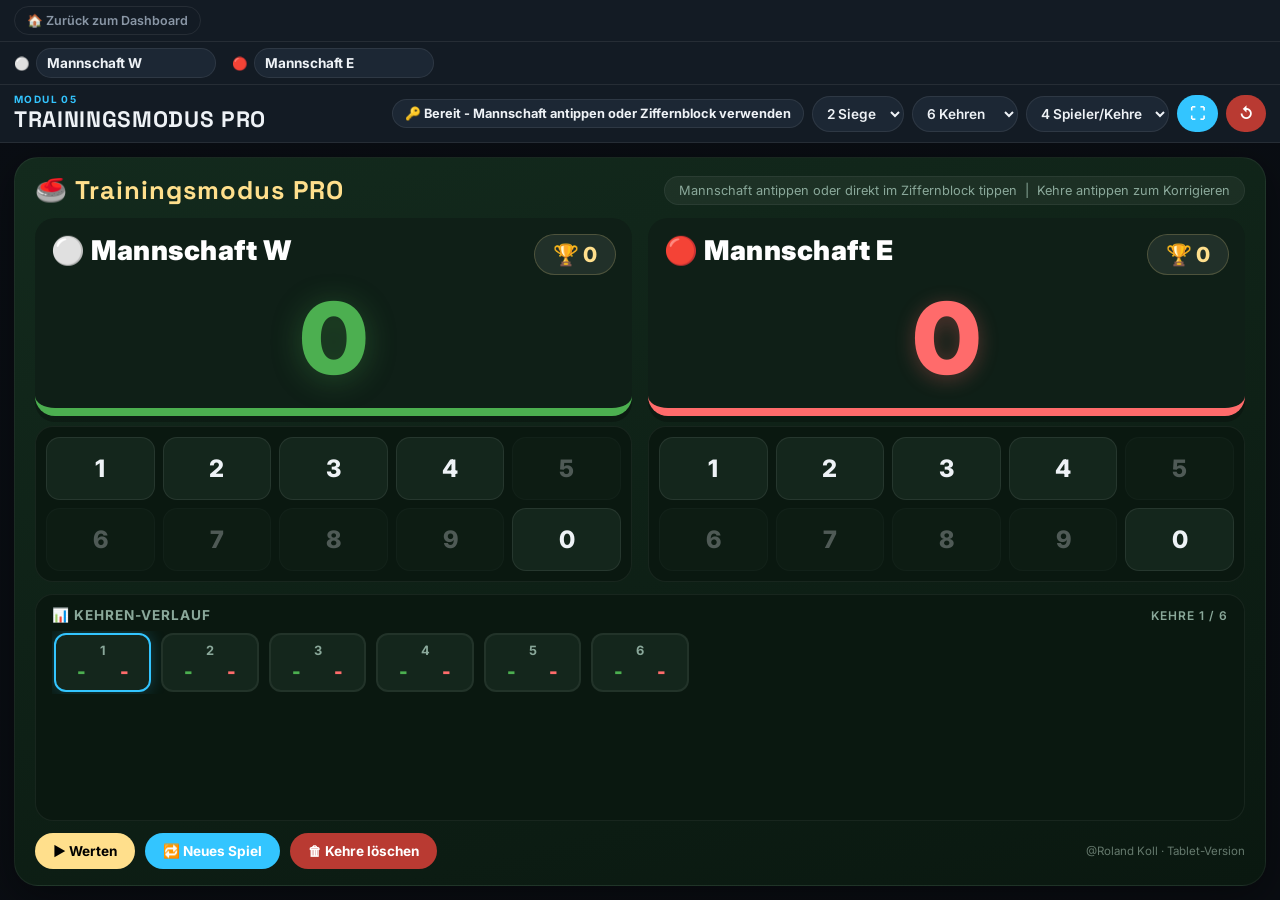
==== commit 221390fb: "Add files via upload" ====
--- a/index.html
+++ b/index.html
@@ -50,6 +50,70 @@
     display: flex;
     flex-direction: column;
     overflow: hidden;
+}
+
+.topbar{
+    position: sticky;
+    top: 0;
+    z-index: 501;
+    background:var(--bg-panel);
+    border-bottom:1px solid var(--line);
+    padding:6px 14px;
+    display:flex;
+    justify-content:space-between;
+    align-items:center;
+    flex-shrink:0;
+    font-size:13px;
+    gap:10px;
+}
+.topbar .topbar-links{
+    display:flex;
+    align-items:center;
+    gap:10px;
+}
+.topbar a, .topbar button.linkish{
+    color:var(--text-dim);
+    text-decoration:none;
+    background:none;
+    border:1px solid var(--line);
+    padding:6px 12px;
+    border-radius:20px;
+    font-size:12.5px;
+    font-weight:600;
+}
+.topbar a:hover, .topbar button.linkish:hover{ color:var(--text-main); border-color:var(--text-dim); background:none; }
+
+/* ===== MANNSCHAFTSNAMEN (frei editierbar) ===== */
+.team-name-row{
+    display:flex;
+    gap:16px;
+    flex-wrap:wrap;
+    align-items:center;
+    padding:6px 14px;
+    background:var(--bg-panel);
+    border-bottom:1px solid var(--line);
+    flex-shrink:0;
+}
+.team-name-row label{
+    display:flex;
+    align-items:center;
+    gap:6px;
+    font-size:0.78rem;
+    font-weight:700;
+    color:var(--text-dim);
+}
+.team-name-row input{
+    background:#1c2734;
+    color:var(--text-main);
+    border:1px solid var(--line);
+    font-weight:700;
+    font-size:0.85rem;
+    padding:6px 10px;
+    width:180px;
+    max-width:40vw;
+}
+.team-name-row input:focus{
+    outline:2px solid var(--accent);
 }
 
 .header{
@@ -504,6 +568,39 @@
 .gold{ background:var(--gold); color:black; }
 .gold:active{ background:#f0c860; }
 
+/* ===== UNENTSCHIEDEN – KEHRE ERWEITERN (NEU) ===== */
+.tie-break-overlay {
+    position: fixed; inset:0;
+    background: rgba(0,0,0,0.7);
+    display: none;
+    justify-content: center;
+    align-items: center;
+    z-index: 20001;
+    backdrop-filter: blur(5px);
+}
+.tie-break-overlay.show { display: flex; }
+.tie-break-box {
+    background: white; color:#222;
+    border-radius: 30px;
+    padding: 40px;
+    max-width: 460px;
+    width: 90%;
+    text-align: center;
+}
+.tie-break-icon{ font-size:3rem; margin-bottom:6px; }
+.tie-break-box h2{ font-size:1.6rem; margin-bottom:8px; color:var(--green); }
+.tie-break-score{
+    font-size:2.2rem; font-weight:900; color:var(--gold);
+    background:#102417; display:inline-block; padding:6px 24px;
+    border-radius:16px; margin:10px 0;
+}
+.tie-break-hint{ font-size:0.9rem; color:#666; margin:14px 0 20px; line-height:1.5; }
+.tie-break-buttons{ display:flex; gap:10px; justify-content:center; flex-wrap:wrap; }
+.tie-break-buttons button{
+    padding:12px 22px; font-size:1rem; background:var(--green); color:white;
+    border-radius:14px; border:none; cursor:pointer; font-weight:700;
+}
+
 /* ===== RESPONSIVE =====
    Die beiden Mannschaftsspalten (Team + eigener Ziffernblock) bleiben bewusst bis zu
    sehr schmalen Breiten nebeneinander (Tablets im Hoch- wie Querformat) - anders als
@@ -521,9 +618,75 @@
     .team-score-big{ font-size:2.6rem; }
     .kehren-verlauf-grid{ grid-template-columns: repeat(auto-fill, minmax(64px, 1fr)); }
 }
+
+/* ===== RASPBERRY-PI-TOUCHDISPLAY 1024×600 (Kiosk, Querformat) =====
+   Eigene Anpassung für das fest verbaute 1024×600-Display: die Breite reicht für die
+   2-spaltige Ansicht locker, aber die Höhe ist sehr knapp. Ohne diese Regeln rutschen
+   der Kehren-Verlauf und die Aktions-Buttons (Werten/Neues Spiel/Löschen) unten aus
+   dem sichtbaren Bereich. Greift bei kurzen, breiten Bildschirmen (min-width sorgt
+   dafür, dass schmale Hochformat-Handys weiter die Regeln oben oberhalb bekommen). */
+@media (max-height: 650px) and (min-width: 700px){
+    .topbar{ padding:3px 12px; font-size:11px; }
+    .topbar a, .topbar button.linkish{ padding:3px 10px; font-size:11px; }
+
+    .team-name-row{ padding:3px 12px; gap:10px; }
+    .team-name-row label{ font-size:0.7rem; gap:4px; }
+    .team-name-row input{ padding:3px 8px; font-size:0.75rem; width:140px; }
+
+    .header{ padding:4px 12px; gap:6px; }
+    .header h1{ font-size:1rem; }
+    .header h1::before{ font-size:8px; }
+    .header-controls{ gap:6px; }
+    .header-controls select{ padding:5px 8px; font-size:0.75rem; }
+    .keyboard-status{ padding:4px 9px; font-size:0.7rem; }
+    .header-controls button{ padding:5px 9px; font-size:0.8rem; }
+
+    .layout{ padding:6px; }
+    .arena{ padding:8px 10px; gap:6px; border-radius:16px; }
+    .arena-top{ gap:6px; }
+    .arena-title{ font-size:1rem; }
+    .arena-hint{ font-size:0.65rem; padding:3px 10px; }
+    .pending-preview{ font-size:0.7rem; padding:3px 10px; }
+
+    .teams-row{ grid-template-columns: 1fr 1fr; gap:8px; }
+    .team-block{ padding:8px; gap:6px; border-radius:14px; border-bottom-width:5px; box-shadow:0 3px 0 rgba(0,0,0,.25); }
+    .team-label{ font-size:1.05rem; }
+    .team-label .key-hint{ font-size:0.65rem; }
+    .team-wins-big{ font-size:0.9rem; padding:4px 12px; }
+    .team-score-big{ font-size:2.1rem; padding:0; text-shadow:none; }
+    .team-column{ gap:6px; }
+    .keypad-panel{ padding:6px; border-radius:14px; }
+    .keypad-grid{ gap:5px; }
+    .keypad-btn{ font-size:1rem; padding:11px 0; border-radius:10px; }
+
+    .kehren-verlauf-panel{ padding:8px 10px; border-radius:14px; gap:4px; }
+    .kehren-verlauf-panel h4{ font-size:0.7rem; }
+    .kehren-verlauf-grid{ grid-template-columns: repeat(auto-fill, minmax(64px, 1fr)); gap:6px; }
+    .verlauf-item{ padding:5px 3px; border-radius:9px; }
+    .verlauf-item .v-number{ font-size:0.65rem; }
+    .verlauf-item .v-points{ font-size:0.9rem; margin-top:1px; }
+
+    .arena-footer{ gap:6px; }
+    .arena-footer button{ padding:7px 14px; font-size:0.75rem; }
+    .arena-footer .footer-right{ font-size:0.6rem; }
+
+    .training-ended-box{ padding:24px; }
+    .tie-break-box{ padding:22px; }
+}
 </style>
 </head>
 <body>
+
+<div class="topbar">
+    <div class="topbar-links">
+        <a href="dashboard.html">🏠 Zurück zum Dashboard</a>
+    </div>
+</div>
+
+<div class="team-name-row">
+    <label>⚪ <input type="text" id="teamNameInputW" maxlength="24" placeholder="Mannschaftsname W" oninput="updateTeamName('w', this.value)"></label>
+    <label>🔴 <input type="text" id="teamNameInputE" maxlength="24" placeholder="Mannschaftsname E" oninput="updateTeamName('e', this.value)"></label>
+</div>
 
 <div class="header">
     <h1>Trainingsmodus Pro</h1>
@@ -572,24 +735,97 @@
     </div>
 </div>
 
+<!-- Unentschieden – automatische Kehren-Verlängerung (NEU): es gibt kein Unentschieden zum Werten,
+     es werden automatisch immer 2 weitere Kehren gespielt, bis ein Sieger feststeht
+     (wie im echten Eisstocksport). Kein Klick nötig - die Verlängerung startet sofort,
+     dieses Fenster ist nur eine Info und schließt sich von selbst. -->
+<div class="tie-break-overlay" id="tieBreakOverlay">
+    <div class="tie-break-box">
+        <div class="tie-break-icon">🤝</div>
+        <h2>Unentschieden!</h2>
+        <div class="tie-break-score" id="tieBreakScore">0 : 0</div>
+        <p class="tie-break-hint" id="tieBreakHint">Nach allen Kehren steht es unentschieden. Es werden automatisch 2 weitere Kehren gespielt.</p>
+        <div class="tie-break-buttons">
+            <button onclick="closeTieBreakDialog()">Verstanden</button>
+        </div>
+    </div>
+</div>
+
 <div class="toast" id="toast"></div>
 
-<!-- Eigenständiges Einzelprogramm für Tablets: kein Verweis auf das Dashboard/Portal,
-     keine Zugangssperre (requireGate()/requireLogin() werden bewusst nicht aufgerufen) -
-     sofort einsatzbereit, ohne weitere Module. -->
+<!-- Eigenständiges Einzelprogramm für Tablets: keine Zugangssperre
+     (requireGate()/requireLogin() werden bewusst nicht aufgerufen) - sofort
+     einsatzbereit, ohne Login. Ein einfacher Link zurück zum Dashboard ist
+     trotzdem vorhanden (siehe .topbar oben), damit man von hier aus wieder
+     ins Portal wechseln kann. -->
 <script>
 const PENDING_DIGIT_TIMEOUT = 650;
+
+// Mannschaftsnamen sind frei editierbar (Textfeld oben) statt fest "Mannschaft W/E" -
+// gleicher localStorage-Key wie 05_Trainingsmodus_Pro.html, damit ein einmal
+// vergebener Name auf beiden Varianten übernommen wird.
+const TEAM_NAMES_STORAGE_KEY = 'esv_grein_team_namen';
+const DEFAULT_TEAM_NAMES = { w: 'Mannschaft W', e: 'Mannschaft E' };
+
+function loadTeamNames() {
+    try {
+        const data = localStorage.getItem(TEAM_NAMES_STORAGE_KEY);
+        if (data) {
+            const parsed = JSON.parse(data);
+            if (parsed && typeof parsed.w === 'string' && typeof parsed.e === 'string') {
+                return {
+                    w: parsed.w.trim() || DEFAULT_TEAM_NAMES.w,
+                    e: parsed.e.trim() || DEFAULT_TEAM_NAMES.e
+                };
+            }
+        }
+    } catch (e) {}
+    return { w: DEFAULT_TEAM_NAMES.w, e: DEFAULT_TEAM_NAMES.e };
+}
+
+function saveTeamNames() {
+    try { localStorage.setItem(TEAM_NAMES_STORAGE_KEY, JSON.stringify(state.teamNames)); } catch (e) {}
+}
+
+function updateTeamName(team, value) {
+    state.teamNames[team] = value;
+    saveTeamNames();
+    render();
+}
+
+function syncTeamNameInputs() {
+    const wInput = document.getElementById('teamNameInputW');
+    const eInput = document.getElementById('teamNameInputE');
+    if (wInput && document.activeElement !== wInput) wInput.value = state.teamNames.w;
+    if (eInput && document.activeElement !== eInput) eInput.value = state.teamNames.e;
+}
+
+function refreshTeamNamesIfChanged() {
+    const fresh = loadTeamNames();
+    if (fresh.w === state.teamNames.w && fresh.e === state.teamNames.e) return;
+    state.teamNames = fresh;
+    syncTeamNameInputs();
+    render();
+}
+
+window.addEventListener('storage', function (e) {
+    if (e.key === TEAM_NAMES_STORAGE_KEY) refreshTeamNamesIfChanged();
+});
 
 // ===== STATE =====
 const state = {
     kehren: 6,
+    baseKehren: 6,                  // konfigurierte Kehren-Anzahl (Dropdown) - bei Unentschieden werden
+                                     // automatisch 2er-Blöcke an "kehren" angehängt, "baseKehren" bleibt
+                                     // die Grundeinstellung, auf die nach dem Spiel zurückgesetzt wird.
     winsToChampion: 2,
     playerCount: 4,
     arena: null,                    // wird gleich nach der Deklaration gesetzt (siehe unten)
     selectedTeam: null,             // 'w' | 'e' | null
     isTrainingEnded: false,
     targetKehre: null,              // manuell angetippte Kehre (Korrektur), sonst null = automatisch
-    pendingDigit: null              // { digit, timeoutId } für 2-stellige Eingabe (z.B. "10")
+    pendingDigit: null,             // { digit, timeoutId } für 2-stellige Eingabe (z.B. "10")
+    teamNames: loadTeamNames()
 };
 // createArena() liest state.kehren, daher erst NACH der obigen Deklaration aufrufen
 // (sonst "Cannot access 'state' before initialization").
@@ -867,18 +1103,46 @@
     const a = sum(arena.pointsA);
     const b = sum(arena.pointsB);
 
-    let gameResult = '';
-    if (a > b) {
-        arena.winsA++;
-        gameResult = `⚪ Mannschaft W gewinnt (${a}:${b})`;
-    } else if (b > a) {
-        arena.winsB++;
-        gameResult = `🔴 Mannschaft E gewinnt (${a}:${b})`;
-    } else {
-        gameResult = `Unentschieden (${a}:${b})`;
-    }
-    toast(gameResult);
-
+    if (state.kehren === state.baseKehren) {
+        // Reguläres Spielende nach den eingestellten Kehren: Gesamtsumme entscheidet.
+        // Bei Gleichstand werden automatisch 2 weitere Kehren gespielt (siehe unten) -
+        // kein Unentschieden wird final gewertet.
+        if (a === b) {
+            extendKehren(a, b);
+            return;
+        }
+        const winnerCode = a > b ? 'w' : 'e';
+        toast(winnerCode === 'w' ? `⚪ ${state.teamNames.w} gewinnt (${a}:${b})` : `🔴 ${state.teamNames.e} gewinnt (${a}:${b})`);
+        finishGame(winnerCode);
+        return;
+    }
+
+    // Verlängerung aktiv: der zuletzt gespielte 2er-Block aus zusätzlichen Kehren
+    // entscheidet per Punktesumme - genau wie beim Grundspiel, nur eben für je
+    // 2 zusätzliche Kehren. Steht auch dieser Block unentschieden, werden automatisch
+    // wieder 2 weitere Kehren gespielt, bis eine Mannschaft einen Block gewinnt.
+    const blockA = (arena.pointsA[state.kehren - 2] || 0) + (arena.pointsA[state.kehren - 1] || 0);
+    const blockB = (arena.pointsB[state.kehren - 2] || 0) + (arena.pointsB[state.kehren - 1] || 0);
+
+    if (blockA === blockB) {
+        extendKehren(a, b);
+        return;
+    }
+
+    const winnerCode = blockA > blockB ? 'w' : 'e';
+    toast(winnerCode === 'w'
+        ? `⚪ ${state.teamNames.w} gewinnt die Verlängerung (${a}:${b})`
+        : `🔴 ${state.teamNames.e} gewinnt die Verlängerung (${a}:${b})`);
+    finishGame(winnerCode);
+}
+
+// Abschluss eines entschiedenen Spiels - erhöht den Sieg-Zähler, bereitet die
+// nächste Runde vor.
+function finishGame(winnerCode) {
+    const arena = state.arena;
+    if (winnerCode === 'w') arena.winsA++; else arena.winsB++;
+
+    state.kehren = state.baseKehren;
     arena.pointsA = Array(state.kehren).fill(null);
     arena.pointsB = Array(state.kehren).fill(null);
     arena.scorerA = Array(state.kehren).fill(null);
@@ -897,18 +1161,50 @@
     }
 }
 
+// ===== UNENTSCHIEDEN: AUTOMATISCHE VERLÄNGERUNG UM JE 2 KEHREN (NEU) =====
+// Fügt automatisch 2 weitere Kehren hinzu (kein Klick nötig) und zeigt kurz eine
+// Info-Meldung, die sich von selbst schließt.
+function extendKehren(a, b) {
+    const arena = state.arena;
+    arena.pointsA.push(null, null);
+    arena.pointsB.push(null, null);
+    arena.scorerA.push(null, null);
+    arena.scorerB.push(null, null);
+    state.kehren += 2;
+    updateKeyboardStatus();
+    showTieBreakDialog(a, b);
+    render();
+}
+
+function showTieBreakDialog(a, b) {
+    document.getElementById('tieBreakScore').textContent = `${a} : ${b}`;
+    const hintEl = document.getElementById('tieBreakHint');
+    if (hintEl) {
+        hintEl.textContent = `Unentschieden (${a}:${b}) – es werden automatisch 2 weitere Kehren (Kehre ${state.kehren - 1} und ${state.kehren}) gespielt.`;
+    }
+    document.getElementById('tieBreakOverlay').classList.add('show');
+    clearTimeout(state._tieBreakTimeout);
+    state._tieBreakTimeout = setTimeout(closeTieBreakDialog, 3000);
+}
+
+function closeTieBreakDialog() {
+    document.getElementById('tieBreakOverlay').classList.remove('show');
+    clearTimeout(state._tieBreakTimeout);
+}
+
 // ===== TRAINING BEENDEN =====
 function endTraining(arena) {
     state.isTrainingEnded = true;
     updateKeyboardStatus();
 
-    const winner = winnerName(arena);
+    const winnerKey = winnerTeamKey(arena);
+    const winner = winnerKey ? state.teamNames[winnerKey] : '';
     const overlay = document.getElementById('trainingEndedOverlay');
     const winnerEl = document.getElementById('winnerName');
     const summaryEl = document.getElementById('scoreSummary');
 
     winnerEl.textContent = winner;
-    winnerEl.style.color = winner === 'Mannschaft W' ? '#4caf50' : '#ff6b6b';
+    winnerEl.style.color = winnerKey === 'w' ? '#4caf50' : '#ff6b6b';
     summaryEl.textContent = `Siege: ${arena.winsA} : ${arena.winsB}`;
 
     overlay.classList.add('show');
@@ -928,6 +1224,7 @@
     overlay.classList.remove('show');
 
     state.isTrainingEnded = false;
+    state.kehren = state.baseKehren;
     state.arena = createArena();
     state.selectedTeam = null;
     state.targetKehre = null;
@@ -992,8 +1289,8 @@
         </div>
 
         <div class="teams-row">
-            ${renderTeamColumn('w', 'Mannschaft W', '⚪', scoreA, arena.winsA, wSelected)}
-            ${renderTeamColumn('e', 'Mannschaft E', '🔴', scoreB, arena.winsB, eSelected)}
+            ${renderTeamColumn('w', state.teamNames.w, '⚪', scoreA, arena.winsA, wSelected)}
+            ${renderTeamColumn('e', state.teamNames.e, '🔴', scoreB, arena.winsB, eSelected)}
         </div>
 
         <div class="kehren-verlauf-panel" id="kehrenWrapper">
@@ -1086,10 +1383,12 @@
     return arena.winsA >= state.winsToChampion || arena.winsB >= state.winsToChampion;
 }
 
-function winnerName(arena) {
-    if (arena.winsA >= state.winsToChampion) return 'Mannschaft W';
-    if (arena.winsB >= state.winsToChampion) return 'Mannschaft E';
-    return '';
+// Liefert den Team-Schlüssel ('w'/'e') des Siegers, NICHT den (frei editierbaren)
+// Anzeigenamen - so bleibt die Sieger-Erkennung stabil, egal wie die Mannschaft heißt.
+function winnerTeamKey(arena) {
+    if (arena.winsA >= state.winsToChampion) return 'w';
+    if (arena.winsB >= state.winsToChampion) return 'e';
+    return null;
 }
 
 function sum(arr) {
@@ -1125,6 +1424,7 @@
         return;
     }
     const arena = state.arena;
+    state.kehren = state.baseKehren;
     arena.pointsA = Array(state.kehren).fill(null);
     arena.pointsB = Array(state.kehren).fill(null);
     arena.scorerA = Array(state.kehren).fill(null);
@@ -1140,6 +1440,7 @@
 }
 
 function fullReset() {
+    state.kehren = state.baseKehren;
     state.arena = createArena();
     state.selectedTeam = null;
     state.targetKehre = null;
@@ -1189,10 +1490,11 @@
 document.getElementById('kehrenSelect').addEventListener('change', function(e) {
     if (state.isTrainingEnded) {
         toast('Training ist beendet! „Neues Training starten“ antippen');
-        e.target.value = state.kehren;
+        e.target.value = state.baseKehren;
         return;
     }
     state.kehren = Number(e.target.value);
+    state.baseKehren = state.kehren;
     state.arena.pointsA = Array(state.kehren).fill(null);
     state.arena.pointsB = Array(state.kehren).fill(null);
     state.arena.scorerA = Array(state.kehren).fill(null);
@@ -1228,6 +1530,7 @@
 setCorrectHeight();
 
 // ===== INIT =====
+syncTeamNameInputs();
 setupKeyboard();
 render();
 </script>
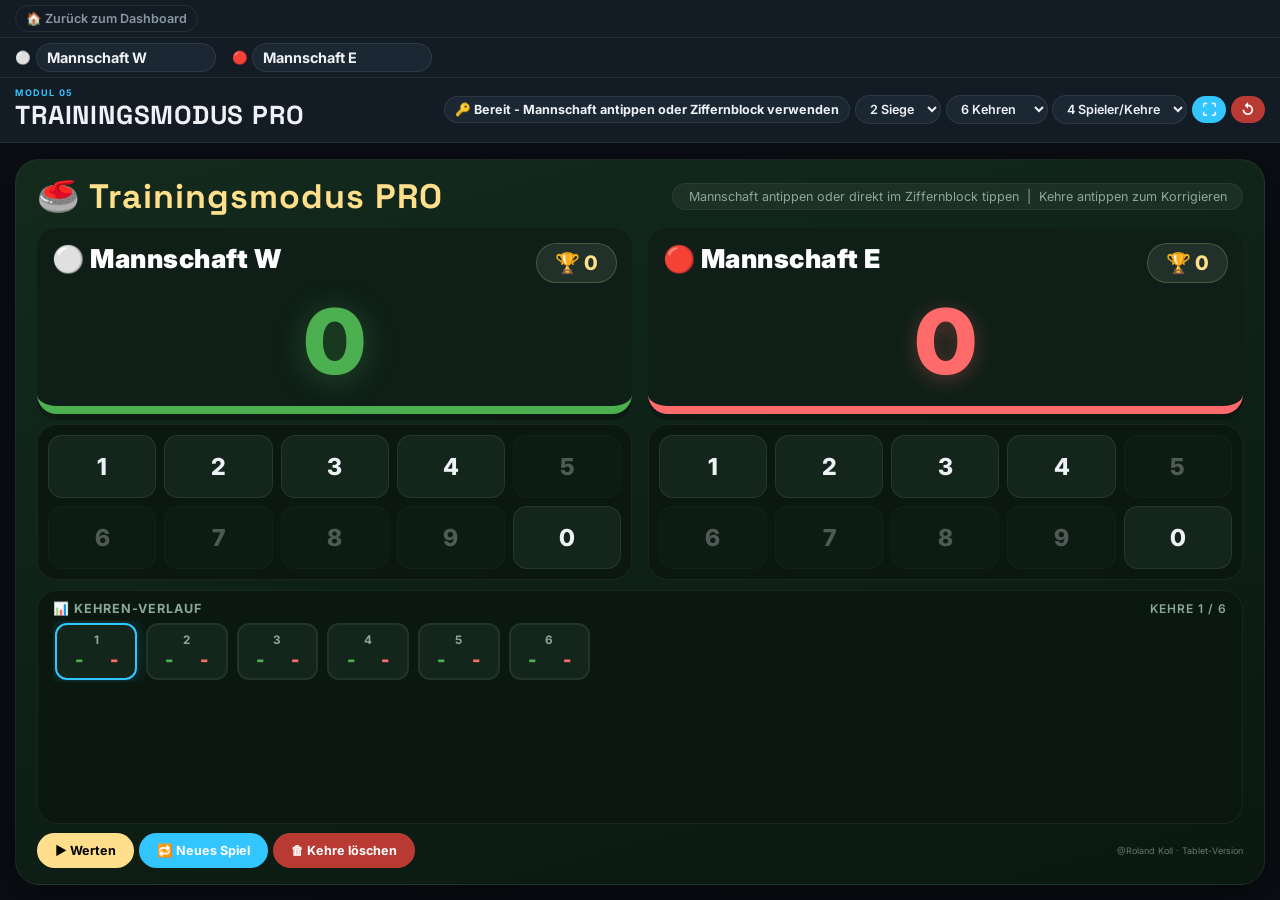
==== commit 894c63c0: "Add files via upload" ====
--- a/index.html
+++ b/index.html
@@ -8,6 +8,7 @@
 <link href="https://fonts.googleapis.com/css2?family=Space+Grotesk:wght@500;700&family=Inter:wght@400;600;700&display=swap" rel="stylesheet">
 
 <style>
+
 :root{
     --green:#1f5e3a;
     --red:#b93a32;
@@ -28,6 +29,33 @@
 
     --w-color:#4caf50;
     --e-color:#ff6b6b;
+
+    /* ===== FLUIDE SKALIERUNG =====
+       Alle Abstände/Schriftgrößen unten basieren auf vmin (= 1% der jeweils
+       KLEINEREN Seite des Bildschirms - Breite oder Höhe, je nachdem was enger
+       ist). Dadurch skaliert das Layout automatisch sinnvoll, egal ob ein
+       Tablet quer (Breite ist meist ok, Höhe ist knapp - z.B. das fest
+       verbaute 1024x600-Kioskdisplay) oder hochkant (Breite ist knapp)
+       gehalten wird, und egal wie groß/klein/hochauflösend das jeweilige
+       Gerät ist - ohne feste Gerätestufen wie vorher. clamp(min, bevorzugt,
+       max) verhindert dabei, dass Text auf sehr großen oder sehr kleinen
+       Screens unleserlich klein bzw. unnötig riesig wird. */
+    --sp-1: clamp(3px, 0.55vmin, 8px);
+    --sp-2: clamp(6px, 1.1vmin, 14px);
+    --sp-3: clamp(8px, 1.7vmin, 20px);
+    --sp-4: clamp(10px, 2.3vmin, 28px);
+
+    --fs-2xs: clamp(9px, 1.15vmin, 12px);
+    --fs-xs: clamp(10px, 1.4vmin, 13px);
+    --fs-sm: clamp(11px, 1.6vmin, 15px);
+    --fs-body: clamp(12px, 1.9vmin, 17px);
+    --fs-md: clamp(14px, 2.3vmin, 20px);
+    --fs-lg: clamp(17px, 3vmin, 26px);
+    --fs-xl: clamp(21px, 3.8vmin, 34px);
+
+    --radius-sm: clamp(8px, 1.6vmin, 14px);
+    --radius-md: clamp(10px, 2.2vmin, 20px);
+    --radius-lg: clamp(14px, 3vmin, 24px);
 }
 
 *{
@@ -58,27 +86,27 @@
     z-index: 501;
     background:var(--bg-panel);
     border-bottom:1px solid var(--line);
-    padding:6px 14px;
+    padding:var(--sp-1) var(--sp-3);
     display:flex;
     justify-content:space-between;
     align-items:center;
     flex-shrink:0;
-    font-size:13px;
-    gap:10px;
+    font-size:var(--fs-xs);
+    gap:var(--sp-2);
 }
 .topbar .topbar-links{
     display:flex;
     align-items:center;
-    gap:10px;
+    gap:var(--sp-2);
 }
 .topbar a, .topbar button.linkish{
     color:var(--text-dim);
     text-decoration:none;
     background:none;
     border:1px solid var(--line);
-    padding:6px 12px;
+    padding:var(--sp-1) var(--sp-2);
     border-radius:20px;
-    font-size:12.5px;
+    font-size:var(--fs-xs);
     font-weight:600;
 }
 .topbar a:hover, .topbar button.linkish:hover{ color:var(--text-main); border-color:var(--text-dim); background:none; }
@@ -86,10 +114,10 @@
 /* ===== MANNSCHAFTSNAMEN (frei editierbar) ===== */
 .team-name-row{
     display:flex;
-    gap:16px;
+    gap:var(--sp-3);
     flex-wrap:wrap;
     align-items:center;
-    padding:6px 14px;
+    padding:var(--sp-1) var(--sp-3);
     background:var(--bg-panel);
     border-bottom:1px solid var(--line);
     flex-shrink:0;
@@ -97,8 +125,8 @@
 .team-name-row label{
     display:flex;
     align-items:center;
-    gap:6px;
-    font-size:0.78rem;
+    gap:var(--sp-1);
+    font-size:var(--fs-xs);
     font-weight:700;
     color:var(--text-dim);
 }
@@ -107,9 +135,9 @@
     color:var(--text-main);
     border:1px solid var(--line);
     font-weight:700;
-    font-size:0.85rem;
-    padding:6px 10px;
-    width:180px;
+    font-size:var(--fs-sm);
+    padding:var(--sp-1) var(--sp-2);
+    width:clamp(100px, 16vw, 180px);
     max-width:40vw;
 }
 .team-name-row input:focus{
@@ -123,12 +151,12 @@
     background:var(--bg-panel);
     border-bottom:1px solid var(--line);
     color:var(--text-main);
-    padding:8px 14px;
+    padding:var(--sp-2) var(--sp-3);
     display:flex;
     justify-content:space-between;
     align-items:center;
     flex-wrap:wrap;
-    gap:10px;
+    gap:var(--sp-2);
     flex-shrink:0;
 }
 
@@ -136,7 +164,7 @@
     font-family:var(--font-display);
     letter-spacing:0.03em;
     text-transform:uppercase;
-    font-size:1.4rem;
+    font-size:var(--fs-lg);
     color:var(--text-main);
 }
 .header h1::before{
@@ -145,14 +173,14 @@
     font-family:var(--font-body);
     text-transform:uppercase;
     letter-spacing:0.14em;
-    font-size:10px;
+    font-size:clamp(7px, 1vmin, 10px);
     color:var(--accent);
     font-weight:700;
 }
 
 .header-controls{
     display:flex;
-    gap:8px;
+    gap:var(--sp-1);
     flex-wrap:wrap;
     align-items:center;
 }
@@ -162,8 +190,8 @@
 input{
     border:none;
     border-radius:20px;
-    padding:9px 13px;
-    font-size:0.95rem;
+    padding:var(--sp-1) var(--sp-2);
+    font-size:var(--fs-body);
     touch-action: manipulation;
     font-family:inherit;
 }
@@ -189,13 +217,18 @@
     color:var(--text-main);
     border:1px solid var(--line);
     font-weight:600;
-    font-size:0.85rem;
-    padding:8px 10px;
+    font-size:var(--fs-xs);
+    padding:var(--sp-1) var(--sp-2);
+}
+
+.header-controls button{
+    padding:var(--sp-1) var(--sp-2);
+    font-size:var(--fs-sm);
 }
 
 .keyboard-status {
-    font-size: 0.8rem;
-    padding: 6px 12px;
+    font-size: var(--fs-xs);
+    padding: var(--sp-1) var(--sp-2);
     border-radius: 20px;
     background: #1c2734;
     color: var(--text-main);
@@ -217,7 +250,7 @@
 
 .layout{
     flex: 1;
-    padding:14px;
+    padding:var(--sp-3);
     overflow: hidden;
     min-height: 0;
 }
@@ -229,14 +262,14 @@
     height:100%;
     background:linear-gradient(165deg,#132a1d,#0a1810);
     border:1px solid rgba(255,255,255,0.06);
-    border-radius:24px;
+    border-radius:var(--radius-lg);
     overflow:hidden;
     box-shadow:0 10px 40px rgba(0,0,0,.4);
     display:flex;
     flex-direction:column;
     margin: 0 auto;
-    padding:16px 20px;
-    gap:12px;
+    padding:var(--sp-3) var(--sp-4);
+    gap:var(--sp-2);
     color:#fff;
 }
 
@@ -245,31 +278,31 @@
     justify-content:space-between;
     align-items:center;
     flex-wrap:wrap;
-    gap:10px;
+    gap:var(--sp-2);
     flex-shrink:0;
 }
 
 .arena-title{
     font-family:var(--font-display);
-    font-size:1.6rem;
+    font-size:var(--fs-xl);
     font-weight:900;
     color:var(--gold);
     letter-spacing:1px;
 }
 
 .arena-hint{
-    font-size:0.8rem;
+    font-size:var(--fs-xs);
     color:#8aa89a;
     background:rgba(255,255,255,0.05);
-    padding:6px 14px;
+    padding:var(--sp-1) var(--sp-3);
     border-radius:20px;
     border:1px solid rgba(255,255,255,0.06);
 }
 
 .pending-preview{
-    font-size:0.85rem;
+    font-size:var(--fs-xs);
     font-weight:800;
-    padding:6px 14px;
+    padding:var(--sp-1) var(--sp-3);
     border-radius:20px;
     background:var(--gold);
     color:#332400;
@@ -277,11 +310,14 @@
 }
 .pending-preview.show{ display:inline-block; animation: blink 0.8s ease-in-out infinite; }
 
-/* ===== TEAMS ROW ===== */
+/* ===== TEAMS ROW =====
+   Bleibt bewusst bis zu sehr schmalen Breiten 2-spaltig (Tablets im Quer- wie
+   Hochformat) - erst wenn das Gerät hochkant gehalten wird oder wirklich eng
+   ist (Media Query weiter unten), wird auf eine Spalte umgeschaltet. */
 .teams-row{
     display:grid;
     grid-template-columns: 1fr 1fr;
-    gap:16px;
+    gap:var(--sp-3);
     flex-shrink:0;
     align-items:start;
 }
@@ -289,29 +325,29 @@
 .team-column{
     display:flex;
     flex-direction:column;
-    gap:10px;
+    gap:var(--sp-2);
 }
 
 /* ===== ZIFFERNBLOCK (Tablet-Touch-Eingabe je Mannschaft) ===== */
 .keypad-panel{
     background:#0a1810;
-    border-radius:18px;
-    padding:10px;
+    border-radius:var(--radius-md);
+    padding:var(--sp-2);
     border:1px solid rgba(255,255,255,0.06);
 }
 .keypad-grid{
     display:grid;
     grid-template-columns: repeat(5, 1fr);
-    gap:8px;
+    gap:clamp(4px, 0.9vmin, 8px);
 }
 .keypad-btn{
     background:#14261c;
     color:var(--text-main);
     border:1px solid rgba(255,255,255,0.08);
-    border-radius:14px;
-    font-size:1.5rem;
+    border-radius:clamp(8px, 1.6vmin, 14px);
+    font-size:clamp(0.9rem, 2.6vmin, 1.5rem);
     font-weight:800;
-    padding:16px 0;
+    padding:clamp(8px, 1.8vmin, 16px) 0;
     cursor:pointer;
     touch-action:manipulation;
     transition: transform 0.1s, background 0.15s;
@@ -324,13 +360,13 @@
 
 .team-block{
     background:#0f1f17;
-    border-radius:20px;
-    padding:16px;
-    border-bottom:8px solid var(--w-color);
-    box-shadow:0 6px 0 rgba(0,0,0,.25);
+    border-radius:var(--radius-md);
+    padding:var(--sp-3);
+    border-bottom:clamp(4px, 0.9vmin, 8px) solid var(--w-color);
+    box-shadow:0 clamp(3px, 0.7vmin, 6px) 0 rgba(0,0,0,.25);
     display:flex;
     flex-direction:column;
-    gap:10px;
+    gap:var(--sp-2);
     transition: all 0.25s ease;
     cursor:pointer;
 }
@@ -365,55 +401,57 @@
 
 .team-label{
     font-weight:900;
-    font-size:1.7rem;
+    font-size:var(--fs-lg);
     letter-spacing:0.5px;
 }
-.team-label .key-hint{ font-size:0.78rem; color:#8aa89a; font-weight:600; display:block; }
+.team-label .key-hint{ font-size:var(--fs-2xs); color:#8aa89a; font-weight:600; display:block; }
 
 .team-wins-big {
-    font-size: 1.3rem;
+    font-size: var(--fs-md);
     background: rgba(255,255,255,0.08);
     color: var(--gold);
-    padding: 7px 18px;
+    padding: clamp(4px, 0.9vmin, 7px) clamp(10px, 2vmin, 18px);
     border-radius: 40px;
     font-weight: 800;
     border: 1px solid rgba(255,223,140,0.2);
     white-space:nowrap;
 }
 
-/* Ergebnis-Anzeige: auf dem Tablet etwas kompakter als am Zuschauermonitor,
-   damit unter jeder Mannschaft noch genug Platz für den Ziffernblock bleibt. */
+/* Ergebnis-Anzeige: skaliert über vmin am stärksten mit, weil sie das visuell
+   wichtigste Element ist - bleibt auf sehr kleinen Screens trotzdem noch
+   lesbar (Untergrenze) und wird auf großen Monitoren nicht unnötig riesig
+   (Obergrenze). */
 .team-score-big {
-    font-size: clamp(3.5rem, 11vh, 7rem);
+    font-size: clamp(2.4rem, 10vmin, 7rem);
     font-weight: 900;
     color: var(--w-color);
     line-height: 1;
     text-shadow: 0 4px 30px rgba(76,175,80,0.35);
     text-align:center;
-    padding: 4px 0;
+    padding: clamp(2px, 0.5vmin, 4px) 0;
 }
 .team-block.e .team-score-big { color: var(--e-color); text-shadow: 0 4px 20px rgba(255,107,107,0.3); }
 
 /* ===== EINGABE-HINWEIS (externes Tastenfeld, kein Bildschirm-Ziffernblock) ===== */
 .input-hint-panel{
     background:#0a1810;
-    border-radius:20px;
-    padding:14px;
+    border-radius:var(--radius-lg);
+    padding:var(--sp-3);
     border:1px solid rgba(255,255,255,0.06);
     display:flex;
     flex-direction:column;
-    gap:8px;
+    gap:var(--sp-2);
     align-items:center;
     justify-content:center;
     text-align:center;
 }
 .input-hint-status{
-    font-size:1rem;
+    font-size:var(--fs-body);
     font-weight:800;
     color:#eef2f6;
 }
 .input-hint-keys{
-    font-size:0.78rem;
+    font-size:var(--fs-xs);
     color:#8aa89a;
     line-height:1.6;
 }
@@ -430,19 +468,19 @@
 /* ===== KEHREN-VERLAUF (unterer Bereich, etwas wichtiger als die Historie) ===== */
 .kehren-verlauf-panel{
     background:#0a1810;
-    border-radius:18px;
-    padding:12px 16px;
+    border-radius:var(--radius-md);
+    padding:var(--sp-2) var(--sp-3);
     border:1px solid rgba(255,255,255,0.06);
     flex:1.3 1 0;
     min-height:0;
     display:flex;
     flex-direction:column;
-    gap:8px;
+    gap:var(--sp-1);
 }
 
 .kehren-verlauf-panel h4{
     color:#8aa89a;
-    font-size:0.85rem;
+    font-size:var(--fs-xs);
     text-transform:uppercase;
     letter-spacing:1px;
     font-weight:700;
@@ -454,8 +492,8 @@
 
 .kehren-verlauf-grid{
     display:grid;
-    grid-template-columns: repeat(auto-fill, minmax(90px, 1fr));
-    gap:10px;
+    grid-template-columns: repeat(auto-fill, minmax(clamp(56px, 9vmin, 90px), 1fr));
+    gap:clamp(5px, 1vmin, 10px);
     overflow-y:auto;
     padding:2px;
     min-height:0;
@@ -463,8 +501,8 @@
 
 .verlauf-item{
     background:#14261c;
-    border-radius:12px;
-    padding:8px 4px;
+    border-radius:clamp(8px, 1.4vmin, 12px);
+    padding:clamp(4px, 0.9vmin, 8px) clamp(3px, 0.6vmin, 4px);
     text-align:center;
     border:2px solid rgba(255,255,255,0.06);
     cursor:pointer;
@@ -484,18 +522,18 @@
     background:#241f0d;
 }
 
-.verlauf-item .v-number{ font-weight:700; color:#8aa89a; font-size:0.8rem; }
+.verlauf-item .v-number{ font-weight:700; color:#8aa89a; font-size:clamp(0.6rem, 1.3vmin, 0.8rem); }
 .verlauf-item .v-points{
     font-weight:900;
     display:flex;
     justify-content:space-around;
-    font-size:1.15rem;
+    font-size:clamp(0.8rem, 2vmin, 1.15rem);
     margin-top:2px;
 }
 .verlauf-item .v-points .w{ color:var(--w-color); }
 .verlauf-item .v-points .e{ color:var(--e-color); }
 .verlauf-item .v-scorer{
-    font-size:0.6rem;
+    font-size:clamp(0.55rem, 1vmin, 0.6rem);
     color:#65796d;
     margin-top:2px;
     white-space:nowrap;
@@ -508,16 +546,16 @@
     display:flex;
     justify-content:center;
     align-items:center;
-    gap:10px;
+    gap:var(--sp-1);
     flex-wrap:wrap;
     flex-shrink:0;
 }
 .arena-footer button{
-    padding:10px 18px;
-    font-size:0.85rem;
+    padding:clamp(6px, 1.4vmin, 10px) clamp(12px, 2.4vmin, 18px);
+    font-size:var(--fs-xs);
 }
 .arena-footer .footer-right {
-    font-size:0.72rem;
+    font-size:clamp(0.55rem, 1vmin, 0.72rem);
     color:#65796d;
     margin-left:auto;
 }
@@ -536,7 +574,7 @@
 .training-ended-box {
     background: white; color:#222;
     border-radius: 30px;
-    padding: 50px;
+    padding: clamp(20px, 5vmin, 50px);
     max-width: 500px;
     width: 90%;
     text-align: center;
@@ -582,7 +620,7 @@
 .tie-break-box {
     background: white; color:#222;
     border-radius: 30px;
-    padding: 40px;
+    padding: clamp(18px, 4vmin, 40px);
     max-width: 460px;
     width: 90%;
     text-align: center;
@@ -601,77 +639,16 @@
     border-radius:14px; border:none; cursor:pointer; font-weight:700;
 }
 
-/* ===== RESPONSIVE =====
-   Die beiden Mannschaftsspalten (Team + eigener Ziffernblock) bleiben bewusst bis zu
-   sehr schmalen Breiten nebeneinander (Tablets im Hoch- wie Querformat) - anders als
-   beim ursprünglichen Zuschauermonitor-Layout gibt es hier keine seitlichen
-   Aufstellung-Panels mehr, die bei wenig Platz zuerst weichen müssten. */
-@media (max-width: 900px){
-    .team-score-big{ font-size:3.2rem; }
-    .keypad-btn{ font-size:1.2rem; padding:12px 0; }
-}
-
-@media (max-width: 620px){
+/* ===== RESPONSIVE-STRUKTUR =====
+   Die feste Skalierung oben (clamp()+vmin) deckt bereits jede Bildschirmgröße
+   fließend ab - hier geht es nur noch um die STRUKTUR: Wann werden die beiden
+   Mannschaftsspalten untereinander statt nebeneinander angezeigt? Das hängt
+   nicht von der reinen Größe ab (ein großes Tablet im Hochformat ist trotzdem
+   schmal), sondern vom Seitenverhältnis - deshalb orientation:portrait statt
+   einer festen Pixel-Schwelle. Zusätzlich eine schmale Breite als Fallback für
+   sehr schmale Fenster im Querformat (z.B. Splitscreen). */
+@media (orientation: portrait), (max-width: 640px){
     .teams-row{ grid-template-columns: 1fr; }
-    .header h1{ font-size:1.1rem; }
-    .arena{ padding:10px; border-radius:16px; }
-    .team-score-big{ font-size:2.6rem; }
-    .kehren-verlauf-grid{ grid-template-columns: repeat(auto-fill, minmax(64px, 1fr)); }
-}
-
-/* ===== RASPBERRY-PI-TOUCHDISPLAY 1024×600 (Kiosk, Querformat) =====
-   Eigene Anpassung für das fest verbaute 1024×600-Display: die Breite reicht für die
-   2-spaltige Ansicht locker, aber die Höhe ist sehr knapp. Ohne diese Regeln rutschen
-   der Kehren-Verlauf und die Aktions-Buttons (Werten/Neues Spiel/Löschen) unten aus
-   dem sichtbaren Bereich. Greift bei kurzen, breiten Bildschirmen (min-width sorgt
-   dafür, dass schmale Hochformat-Handys weiter die Regeln oben oberhalb bekommen). */
-@media (max-height: 650px) and (min-width: 700px){
-    .topbar{ padding:3px 12px; font-size:11px; }
-    .topbar a, .topbar button.linkish{ padding:3px 10px; font-size:11px; }
-
-    .team-name-row{ padding:3px 12px; gap:10px; }
-    .team-name-row label{ font-size:0.7rem; gap:4px; }
-    .team-name-row input{ padding:3px 8px; font-size:0.75rem; width:140px; }
-
-    .header{ padding:4px 12px; gap:6px; }
-    .header h1{ font-size:1rem; }
-    .header h1::before{ font-size:8px; }
-    .header-controls{ gap:6px; }
-    .header-controls select{ padding:5px 8px; font-size:0.75rem; }
-    .keyboard-status{ padding:4px 9px; font-size:0.7rem; }
-    .header-controls button{ padding:5px 9px; font-size:0.8rem; }
-
-    .layout{ padding:6px; }
-    .arena{ padding:8px 10px; gap:6px; border-radius:16px; }
-    .arena-top{ gap:6px; }
-    .arena-title{ font-size:1rem; }
-    .arena-hint{ font-size:0.65rem; padding:3px 10px; }
-    .pending-preview{ font-size:0.7rem; padding:3px 10px; }
-
-    .teams-row{ grid-template-columns: 1fr 1fr; gap:8px; }
-    .team-block{ padding:8px; gap:6px; border-radius:14px; border-bottom-width:5px; box-shadow:0 3px 0 rgba(0,0,0,.25); }
-    .team-label{ font-size:1.05rem; }
-    .team-label .key-hint{ font-size:0.65rem; }
-    .team-wins-big{ font-size:0.9rem; padding:4px 12px; }
-    .team-score-big{ font-size:2.1rem; padding:0; text-shadow:none; }
-    .team-column{ gap:6px; }
-    .keypad-panel{ padding:6px; border-radius:14px; }
-    .keypad-grid{ gap:5px; }
-    .keypad-btn{ font-size:1rem; padding:11px 0; border-radius:10px; }
-
-    .kehren-verlauf-panel{ padding:8px 10px; border-radius:14px; gap:4px; }
-    .kehren-verlauf-panel h4{ font-size:0.7rem; }
-    .kehren-verlauf-grid{ grid-template-columns: repeat(auto-fill, minmax(64px, 1fr)); gap:6px; }
-    .verlauf-item{ padding:5px 3px; border-radius:9px; }
-    .verlauf-item .v-number{ font-size:0.65rem; }
-    .verlauf-item .v-points{ font-size:0.9rem; margin-top:1px; }
-
-    .arena-footer{ gap:6px; }
-    .arena-footer button{ padding:7px 14px; font-size:0.75rem; }
-    .arena-footer .footer-right{ font-size:0.6rem; }
-
-    .training-ended-box{ padding:24px; }
-    .tie-break-box{ padding:22px; }
 }
 </style>
 </head>
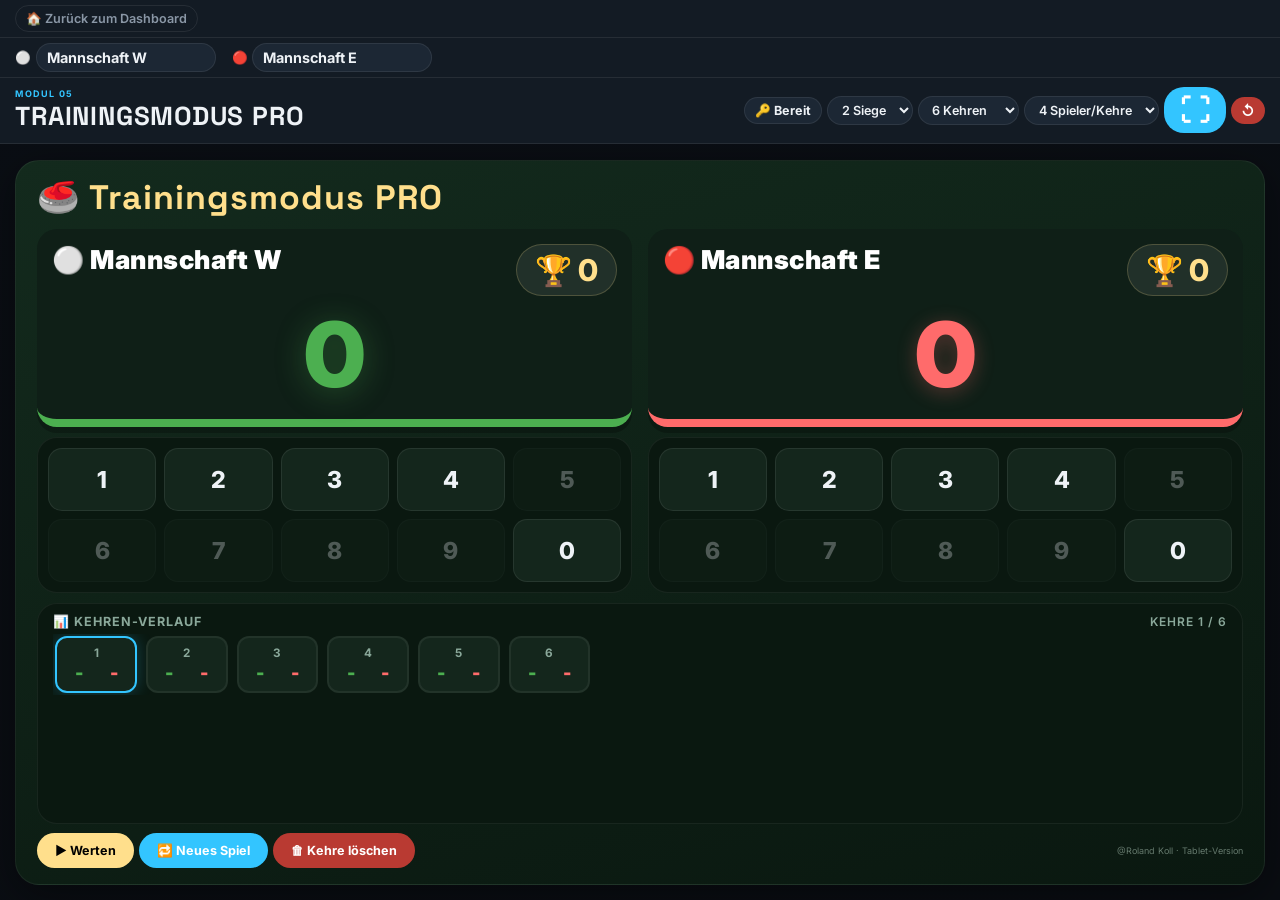
==== commit 70eed76b: "Add files via upload" ====
--- a/index.html
+++ b/index.html
@@ -224,6 +224,15 @@
 .header-controls button{
     padding:var(--sp-1) var(--sp-2);
     font-size:var(--fs-sm);
+}
+
+/* Vollbild-Button: deutlich größer/quadratischer als die übrigen Header-Buttons,
+   da das ⛶-Symbol bei reiner Touch-Bedienung auf dem Tablet sonst zu klein und
+   schwer zu treffen/erkennen ist. */
+.fullscreen-btn{
+    font-size:clamp(20px, 3.4vmin, 30px) !important;
+    line-height:1;
+    padding:clamp(4px, 0.9vmin, 8px) clamp(10px, 1.8vmin, 16px) !important;
 }
 
 .keyboard-status {
@@ -290,15 +299,6 @@
     letter-spacing:1px;
 }
 
-.arena-hint{
-    font-size:var(--fs-xs);
-    color:#8aa89a;
-    background:rgba(255,255,255,0.05);
-    padding:var(--sp-1) var(--sp-3);
-    border-radius:20px;
-    border:1px solid rgba(255,255,255,0.06);
-}
-
 .pending-preview{
     font-size:var(--fs-xs);
     font-weight:800;
@@ -407,7 +407,7 @@
 .team-label .key-hint{ font-size:var(--fs-2xs); color:#8aa89a; font-weight:600; display:block; }
 
 .team-wins-big {
-    font-size: var(--fs-md);
+    font-size: clamp(19px, 3.4vmin, 30px);
     background: rgba(255,255,255,0.08);
     color: var(--gold);
     padding: clamp(4px, 0.9vmin, 7px) clamp(10px, 2vmin, 18px);
@@ -693,7 +693,7 @@
             <option value="6">6 Spieler/Kehre</option>
         </select>
 
-        <button onclick="toggleFullscreen()" title="Vollbild ein/aus">⛶</button>
+        <button class="fullscreen-btn" onclick="toggleFullscreen()" title="Vollbild ein/aus">⛶</button>
         <button onclick="fullReset()" style="background:#b93a32;" title="Kompletter Reset">↺</button>
     </div>
 </div>
@@ -1234,7 +1234,7 @@
         statusEl.textContent = `${teamLabel} ausgewählt${targetLabel} – Punkte eingeben`;
         statusEl.className = 'keyboard-status ' + (state.selectedTeam === 'w' ? 'team-w' : 'team-e');
     } else {
-        statusEl.textContent = '🔑 Bereit - Mannschaft antippen oder Ziffernblock verwenden';
+        statusEl.textContent = '🔑 Bereit';
         statusEl.className = 'keyboard-status';
     }
 }
@@ -1261,7 +1261,6 @@
     <div class="arena">
         <div class="arena-top">
             <div class="arena-title">🥌 Trainingsmodus PRO</div>
-            <div class="arena-hint">Mannschaft antippen oder direkt im Ziffernblock tippen &nbsp;|&nbsp; Kehre antippen zum Korrigieren</div>
             <div class="pending-preview ${state.pendingDigit ? 'show' : ''}">Eingabe: ${state.pendingDigit ? state.pendingDigit.digit + '…' : ''}</div>
         </div>
 
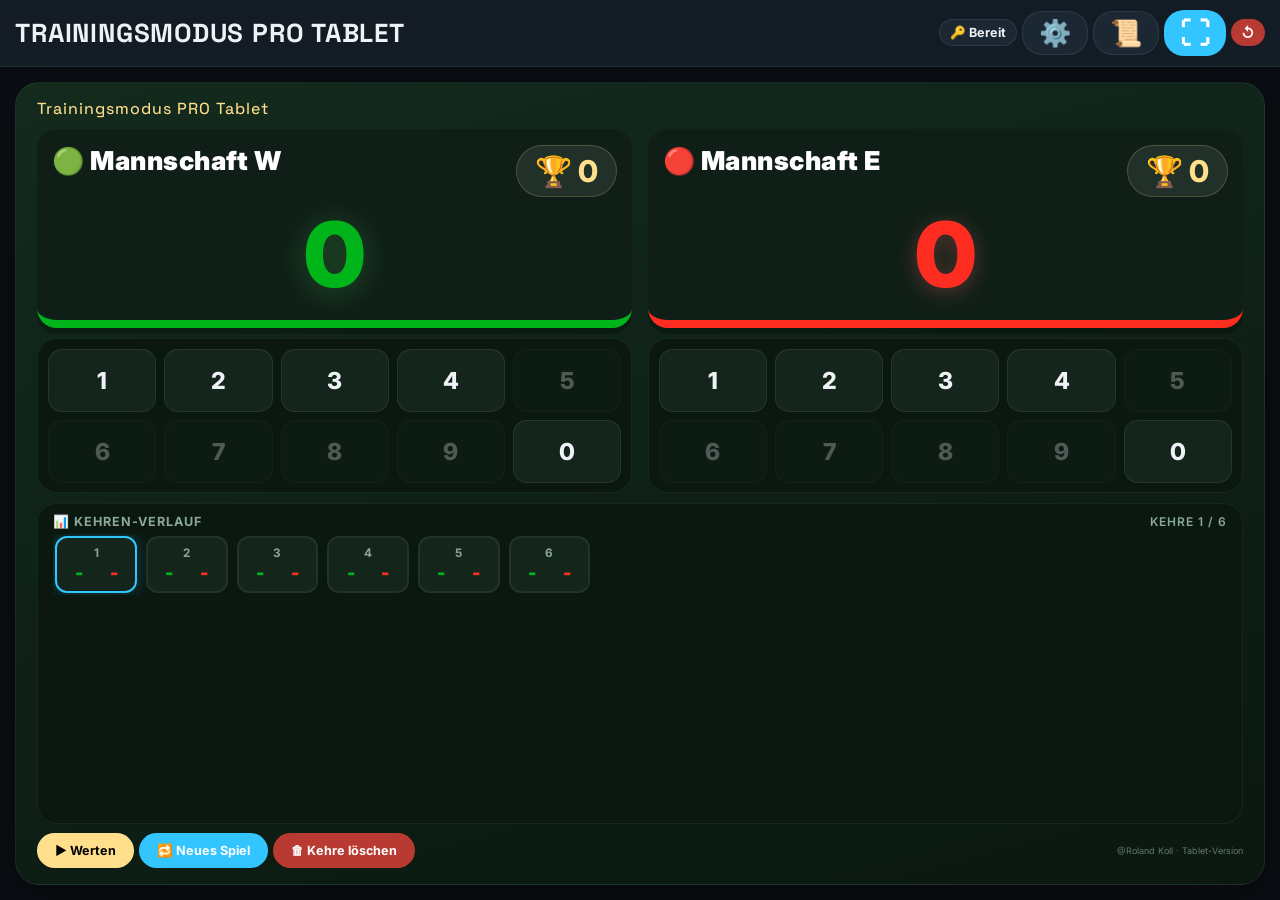
==== commit 4b646b40: "Update index.html" ====
--- a/index.html
+++ b/index.html
@@ -80,47 +80,12 @@
     overflow: hidden;
 }
 
-.topbar{
-    position: sticky;
-    top: 0;
-    z-index: 501;
-    background:var(--bg-panel);
-    border-bottom:1px solid var(--line);
-    padding:var(--sp-1) var(--sp-3);
-    display:flex;
-    justify-content:space-between;
-    align-items:center;
-    flex-shrink:0;
-    font-size:var(--fs-xs);
-    gap:var(--sp-2);
-}
-.topbar .topbar-links{
-    display:flex;
-    align-items:center;
-    gap:var(--sp-2);
-}
-.topbar a, .topbar button.linkish{
-    color:var(--text-dim);
-    text-decoration:none;
-    background:none;
-    border:1px solid var(--line);
-    padding:var(--sp-1) var(--sp-2);
-    border-radius:20px;
-    font-size:var(--fs-xs);
-    font-weight:600;
-}
-.topbar a:hover, .topbar button.linkish:hover{ color:var(--text-main); border-color:var(--text-dim); background:none; }
-
-/* ===== MANNSCHAFTSNAMEN (frei editierbar) ===== */
+/* ===== MANNSCHAFTSNAMEN (frei editierbar, jetzt im Einstellungen-Panel) ===== */
 .team-name-row{
     display:flex;
     gap:var(--sp-3);
     flex-wrap:wrap;
     align-items:center;
-    padding:var(--sp-1) var(--sp-3);
-    background:var(--bg-panel);
-    border-bottom:1px solid var(--line);
-    flex-shrink:0;
 }
 .team-name-row label{
     display:flex;
@@ -143,6 +108,52 @@
 .team-name-row input:focus{
     outline:2px solid var(--accent);
 }
+
+/* Mannschaftsfarbe (RAL 6038 Leuchtgrün / RAL 3024 Leuchtrot) je Mannschaft
+   wählbar - siehe .team-name-group unten. Die beiden Teams tauschen sich die
+   Farbe automatisch: sobald eine Mannschaft "leuchtrot" wählt, bekommt die
+   andere automatisch "leuchtgrün" (nur 2 offizielle Stockfarben für 2 Teams). */
+.team-name-group{
+    display:flex;
+    align-items:center;
+    gap:var(--sp-2);
+    flex-wrap:wrap;
+}
+.color-toggle{
+    display:flex;
+    gap:4px;
+    background:#0d141c;
+    border:1px solid var(--line);
+    border-radius:20px;
+    padding:3px;
+}
+.color-btn{
+    display:flex;
+    align-items:center;
+    gap:5px;
+    border:none;
+    background:transparent;
+    color:var(--text-dim);
+    font-family:inherit;
+    font-size:var(--fs-2xs);
+    font-weight:700;
+    padding:5px 10px;
+    border-radius:16px;
+    cursor:pointer;
+    white-space:nowrap;
+    transition: background 0.15s, color 0.15s;
+}
+.color-btn .dot{
+    width:10px; height:10px; border-radius:50%;
+    display:inline-block;
+    box-shadow:0 0 0 1px rgba(255,255,255,0.25) inset;
+}
+.color-btn.green .dot{ background:#00b51a; }
+.color-btn.red .dot{ background:#ff2d21; }
+.color-btn.active{ color:#fff; }
+.color-btn.green.active{ background:#00b51a; color:#062b09; }
+.color-btn.red.active{ background:#ff2d21; color:#330505; }
+.color-btn:not(.active):hover{ background:rgba(255,255,255,0.06); }
 
 .header{
     position: sticky;
@@ -167,17 +178,6 @@
     font-size:var(--fs-lg);
     color:var(--text-main);
 }
-.header h1::before{
-    content:"Modul 05";
-    display:block;
-    font-family:var(--font-body);
-    text-transform:uppercase;
-    letter-spacing:0.14em;
-    font-size:clamp(7px, 1vmin, 10px);
-    color:var(--accent);
-    font-weight:700;
-}
-
 .header-controls{
     display:flex;
     gap:var(--sp-1);
@@ -234,6 +234,17 @@
     line-height:1;
     padding:clamp(4px, 0.9vmin, 8px) clamp(10px, 1.8vmin, 16px) !important;
 }
+
+/* Einstellungen (Zahnrad) & Spiel-Historie: gleich groß/griffig wie der
+   Vollbild-Button, damit alle Kopfzeilen-Icons auf dem Tablet gut zu treffen sind. */
+.settings-btn, .history-btn{
+    font-size:clamp(18px, 3vmin, 26px) !important;
+    line-height:1;
+    padding:clamp(4px, 0.9vmin, 8px) clamp(10px, 1.8vmin, 16px) !important;
+    background:#1c2734 !important;
+    border:1px solid var(--line) !important;
+}
+.settings-btn:hover, .history-btn:hover{ background:#26364a !important; }
 
 .keyboard-status {
     font-size: var(--fs-xs);
@@ -293,8 +304,8 @@
 
 .arena-title{
     font-family:var(--font-display);
-    font-size:var(--fs-xl);
-    font-weight:900;
+    font-size:var(10pix, 3.4vmin, 30px);
+    font-weight:450;
     color:var(--gold);
     letter-spacing:1px;
 }
@@ -376,11 +387,11 @@
     transform: scale(1.015);
 }
 .team-block.w.selected{
-    background:#123320;
+    background:var(--w-bg-selected, #123320);
     box-shadow:0 0 0 3px var(--w-color), 0 6px 0 rgba(0,0,0,.25);
 }
 .team-block.e.selected{
-    background:#331414;
+    background:var(--e-bg-selected, #331414);
     box-shadow:0 0 0 3px var(--e-color), 0 6px 0 rgba(0,0,0,.25);
 }
 
@@ -639,6 +650,223 @@
     border-radius:14px; border:none; cursor:pointer; font-weight:700;
 }
 
+/* ===== KEHRE BESTÄTIGEN – Rückfrage nach jeder Kehreneingabe ===== */
+.kehre-confirm-overlay {
+    position: fixed; inset:0;
+    background: rgba(0,0,0,0.7);
+    display: none;
+    justify-content: center;
+    align-items: center;
+    z-index: 20002;
+    backdrop-filter: blur(5px);
+}
+.kehre-confirm-overlay.show { display: flex; }
+.kehre-confirm-box {
+    background: white; color:#222;
+    border-radius: 30px;
+    padding: clamp(20px, 4vmin, 40px);
+    max-width: 460px;
+    width: 90%;
+    text-align: center;
+}
+.kehre-confirm-icon{ font-size:3rem; margin-bottom:6px; }
+.kehre-confirm-box h2{ font-size:1.5rem; margin-bottom:10px; color:var(--green); }
+.kehre-confirm-result{
+    font-size:1.5rem;
+    font-weight:900;
+    background:#eef5e9;
+    border:2px solid var(--border);
+    border-radius:16px;
+    padding:14px;
+    margin-bottom:8px;
+}
+.kehre-confirm-result .cw{ color:#1f8c3a; }
+.kehre-confirm-result .ce{ color:var(--red); }
+.kehre-confirm-hint{ font-size:0.85rem; color:#666; margin-bottom:18px; }
+.kehre-confirm-buttons{ display:flex; gap:12px; justify-content:center; flex-wrap:wrap; }
+.kehre-confirm-buttons button{
+    padding:14px 30px; font-size:1.1rem; border-radius:14px; border:none;
+    cursor:pointer; font-weight:800;
+}
+.kehre-confirm-yes{ background:var(--green); color:white; }
+.kehre-confirm-no{ background:var(--red); color:white; }
+
+/* ===== EINSTELLUNGEN (Zahnrad) – Mannschaftsnamen, Farben, Siege/Kehren/Spieler ===== */
+.settings-overlay {
+    position: fixed; inset:0;
+    background: rgba(0,0,0,0.7);
+    display: none;
+    justify-content: center;
+    align-items: center;
+    z-index: 20003;
+    backdrop-filter: blur(5px);
+    padding: 3vh 3vw;
+}
+.settings-overlay.show { display: flex; }
+.settings-box {
+    background: white; color:#222;
+    border-radius: 26px;
+    padding: clamp(18px, 4vmin, 36px);
+    max-width: 640px;
+    width: 100%;
+    max-height: 90vh;
+    overflow-y: auto;
+    position: relative;
+    text-align: left;
+}
+.settings-box h3{
+    font-size:1.5rem;
+    margin-bottom:18px;
+    color:var(--green);
+    text-align:center;
+}
+.settings-close-btn{
+    position:absolute;
+    top:14px; right:14px;
+    background:#eee; color:#333;
+    border-radius:50%;
+    width:36px; height:36px;
+    padding:0;
+    font-size:1.1rem;
+    line-height:1;
+    display:flex; align-items:center; justify-content:center;
+}
+.settings-close-btn:hover{ background:#ddd; }
+.settings-section{
+    margin-bottom:22px;
+    padding-bottom:18px;
+    border-bottom:1px solid #eee;
+}
+.settings-section:last-of-type{ border-bottom:none; margin-bottom:10px; }
+.settings-section h4{
+    font-size:0.85rem;
+    text-transform:uppercase;
+    letter-spacing:0.06em;
+    color:#7a8a80;
+    margin-bottom:12px;
+    font-weight:700;
+}
+.settings-box .team-name-row label{ color:#556; }
+.settings-box .team-name-row input{
+    background:#f4f6f5;
+    color:#222;
+    border:1px solid #dce4de;
+}
+.settings-box .color-toggle{ background:#f4f6f5; border-color:#dce4de; }
+.settings-box .color-btn{ color:#667; }
+.settings-selects{
+    display:flex;
+    flex-wrap:wrap;
+    gap:14px;
+}
+.settings-selects label{
+    display:flex;
+    flex-direction:column;
+    gap:6px;
+    font-size:0.8rem;
+    font-weight:700;
+    color:#556;
+    flex:1 1 160px;
+}
+.settings-selects select{
+    background:#f4f6f5;
+    color:#222;
+    border:1px solid #dce4de;
+    border-radius:12px;
+    padding:10px 12px;
+    font-size:1rem;
+    font-weight:600;
+}
+.settings-done-btn{
+    display:block;
+    width:100%;
+    padding:14px;
+    font-size:1.1rem;
+    background:var(--green);
+    color:white;
+    border-radius:14px;
+    font-weight:800;
+}
+
+/* ===== SPIEL-HISTORIE ===== */
+.history-overlay {
+    position: fixed; inset:0;
+    background: rgba(0,0,0,0.7);
+    display: none;
+    justify-content: center;
+    align-items: center;
+    z-index: 20003;
+    backdrop-filter: blur(5px);
+    padding: 3vh 3vw;
+}
+.history-overlay.show { display: flex; }
+.history-box {
+    background: white; color:#222;
+    border-radius: 26px;
+    padding: clamp(18px, 4vmin, 36px);
+    max-width: 620px;
+    width: 100%;
+    max-height: 85vh;
+    display:flex;
+    flex-direction:column;
+    position: relative;
+    text-align: left;
+}
+.history-box h3{
+    font-size:1.5rem;
+    margin-bottom:6px;
+    color:var(--green);
+    text-align:center;
+}
+.history-summary{
+    text-align:center;
+    font-weight:700;
+    color:#445;
+    background:#f4f6f5;
+    border-radius:12px;
+    padding:10px;
+    margin:10px 0 16px;
+    font-size:0.95rem;
+}
+.history-table-wrap{
+    overflow-y:auto;
+    flex:1;
+    min-height:0;
+    border:1px solid #eee;
+    border-radius:12px;
+}
+.history-table{
+    width:100%;
+    border-collapse:collapse;
+    font-size:0.95rem;
+}
+.history-table thead th{
+    position:sticky; top:0;
+    background:var(--green);
+    color:white;
+    text-align:left;
+    padding:10px 12px;
+    font-size:0.8rem;
+    text-transform:uppercase;
+    letter-spacing:0.04em;
+}
+.history-table tbody td{
+    padding:10px 12px;
+    border-bottom:1px solid #eee;
+}
+.history-table tbody tr:nth-child(even) td{ background:#f8faf9; }
+.history-close-btn{
+    display:block;
+    width:100%;
+    padding:14px;
+    font-size:1.1rem;
+    background:var(--green);
+    color:white;
+    border-radius:14px;
+    font-weight:800;
+    margin-top:16px;
+}
+
 /* ===== RESPONSIVE-STRUKTUR =====
    Die feste Skalierung oben (clamp()+vmin) deckt bereits jede Bildschirmgröße
    fließend ab - hier geht es nur noch um die STRUKTUR: Wann werden die beiden
@@ -654,44 +882,14 @@
 </head>
 <body>
 
-<div class="topbar">
-    <div class="topbar-links">
-        <a href="dashboard.html">🏠 Zurück zum Dashboard</a>
-    </div>
-</div>
-
-<div class="team-name-row">
-    <label>⚪ <input type="text" id="teamNameInputW" maxlength="24" placeholder="Mannschaftsname W" oninput="updateTeamName('w', this.value)"></label>
-    <label>🔴 <input type="text" id="teamNameInputE" maxlength="24" placeholder="Mannschaftsname E" oninput="updateTeamName('e', this.value)"></label>
-</div>
-
 <div class="header">
-    <h1>Trainingsmodus Pro</h1>
+    <h1>Trainingsmodus Pro Tablet</h1>
 
     <div class="header-controls">
         <span class="keyboard-status" id="keyboardStatus">🔑 Bereit</span>
 
-        <select id="gamesSelect">
-            <option value="2" selected>2 Siege</option>
-            <option value="3">3 Siege</option>
-            <option value="4">4 Siege</option>
-            <option value="5">5 Siege</option>
-            <option value="6">6 Siege</option>
-        </select>
-
-        <select id="kehrenSelect">
-            <option value="4">4 Kehren</option>
-            <option value="6" selected>6 Kehren</option>
-            <option value="8">8 Kehren</option>
-            <option value="10">10 Kehren</option>
-        </select>
-
-        <select id="playerCount">
-            <option value="3">3 Spieler/Kehre</option>
-            <option value="4" selected>4 Spieler/Kehre</option>
-            <option value="5">5 Spieler/Kehre</option>
-            <option value="6">6 Spieler/Kehre</option>
-        </select>
+        <button class="settings-btn" onclick="openSettings()" title="Einstellungen">⚙️</button>
+        <button class="history-btn" onclick="openHistory()" title="Spiel-Historie">📜</button>
 
         <button class="fullscreen-btn" onclick="toggleFullscreen()" title="Vollbild ein/aus">⛶</button>
         <button onclick="fullReset()" style="background:#b93a32;" title="Kompletter Reset">↺</button>
@@ -699,6 +897,92 @@
 </div>
 
 <div class="layout" id="layout"></div>
+
+<!-- Einstellungen: Mannschaftsnamen, Farbzuweisung, Auswahl Siege/Kehren/Spieler -
+     alles, was vorher fest sichtbar in der Kopfzeile stand, ist jetzt hier über
+     das Zahnrad erreichbar. -->
+<div class="settings-overlay" id="settingsOverlay">
+    <div class="settings-box">
+        <button class="settings-close-btn" onclick="closeSettings()" title="Schließen">✕</button>
+        <h3>⚙️ Einstellungen</h3>
+
+        <div class="settings-section">
+            <h4>Mannschaften</h4>
+            <div class="team-name-row">
+                <div class="team-name-group">
+                    <label><span id="teamIconW">⚪</span> <input type="text" id="teamNameInputW" maxlength="24" placeholder="Mannschaftsname W" oninput="updateTeamName('w', this.value)"></label>
+                    <div class="color-toggle" id="colorToggleW">
+                        <button type="button" class="color-btn green" onclick="setTeamColor('w','green')"><span class="dot"></span>Leuchtgrün</button>
+                        <button type="button" class="color-btn red" onclick="setTeamColor('w','red')"><span class="dot"></span>Leuchtrot</button>
+                    </div>
+                </div>
+                <div class="team-name-group">
+                    <label><span id="teamIconE">🔴</span> <input type="text" id="teamNameInputE" maxlength="24" placeholder="Mannschaftsname E" oninput="updateTeamName('e', this.value)"></label>
+                    <div class="color-toggle" id="colorToggleE">
+                        <button type="button" class="color-btn green" onclick="setTeamColor('e','green')"><span class="dot"></span>Leuchtgrün</button>
+                        <button type="button" class="color-btn red" onclick="setTeamColor('e','red')"><span class="dot"></span>Leuchtrot</button>
+                    </div>
+                </div>
+            </div>
+        </div>
+
+        <div class="settings-section">
+            <h4>Spielregeln</h4>
+            <div class="settings-selects">
+                <label>Auswahl Siege
+                    <select id="gamesSelect">
+                        <option value="2" selected>2 Siege</option>
+                        <option value="3">3 Siege</option>
+                        <option value="4">4 Siege</option>
+                        <option value="5">5 Siege</option>
+                        <option value="6">6 Siege</option>
+                    </select>
+                </label>
+                <label>Auswahl Kehren
+                    <select id="kehrenSelect">
+                        <option value="4">4 Kehren</option>
+                        <option value="6" selected>6 Kehren</option>
+                        <option value="8">8 Kehren</option>
+                        <option value="10">10 Kehren</option>
+                    </select>
+                </label>
+                <label>Auswahl Spieler
+                    <select id="playerCount">
+                        <option value="3">3 Spieler/Kehre</option>
+                        <option value="4" selected>4 Spieler/Kehre</option>
+                        <option value="5">5 Spieler/Kehre</option>
+                        <option value="6">6 Spieler/Kehre</option>
+                    </select>
+                </label>
+            </div>
+        </div>
+
+        <button class="settings-done-btn" onclick="closeSettings()">✓ Fertig</button>
+    </div>
+</div>
+
+<!-- Spiel-Historie: alle innerhalb des laufenden Trainings bereits
+     abgeschlossenen Spiele mit Spielpunkten (Siege) und Stockpunkten. -->
+<div class="history-overlay" id="historyOverlay">
+    <div class="history-box">
+        <button class="settings-close-btn" onclick="closeHistory()" title="Schließen">✕</button>
+        <h3>📜 Spiel-Historie</h3>
+        <div class="history-summary" id="historySummary">Spielpunkte – Stand: 0 : 0</div>
+        <div class="history-table-wrap">
+            <table class="history-table">
+                <thead>
+                    <tr>
+                        <th>Spiel</th>
+                        <th>Stockpunkte</th>
+                        <th>Sieger (Spielpunkt)</th>
+                    </tr>
+                </thead>
+                <tbody id="historyBody"></tbody>
+            </table>
+        </div>
+        <button class="history-close-btn" onclick="closeHistory()">Schließen</button>
+    </div>
+</div>
 
 <!-- Training beendet Overlay -->
 <div class="training-ended-overlay" id="trainingEndedOverlay">
@@ -728,13 +1012,28 @@
     </div>
 </div>
 
+<!-- Kehre bestätigen – Rückmeldung mehrerer Vereine nach den ersten Testspielen:
+     nach JEDER Kehreneingabe kurz nachfragen, ob der Wert stimmt, bevor die nächste
+     Kehre / die Wertung darauf aufbaut. JA = weiter, NEIN = Eingabe verwerfen und
+     dieselbe Kehre neu eingeben. -->
+<div class="kehre-confirm-overlay" id="kehreConfirmOverlay">
+    <div class="kehre-confirm-box">
+        <div class="kehre-confirm-icon">❓</div>
+        <h2 id="kehreConfirmTitle">Kehre 1 – Eingabe richtig?</h2>
+        <div class="kehre-confirm-result" id="kehreConfirmResult"></div>
+        <div class="kehre-confirm-buttons">
+            <button class="kehre-confirm-yes" onclick="confirmKehreEntry()">✅ Ja</button>
+            <button class="kehre-confirm-no" onclick="rejectKehreEntry()">❌ Nein</button>
+        </div>
+    </div>
+</div>
+
 <div class="toast" id="toast"></div>
 
 <!-- Eigenständiges Einzelprogramm für Tablets: keine Zugangssperre
-     (requireGate()/requireLogin() werden bewusst nicht aufgerufen) - sofort
-     einsatzbereit, ohne Login. Ein einfacher Link zurück zum Dashboard ist
-     trotzdem vorhanden (siehe .topbar oben), damit man von hier aus wieder
-     ins Portal wechseln kann. -->
+     (der frühere Test-/Admin-Login wurde wieder entfernt, der Zugriffsschutz
+     erfolgt jetzt zentral über das Dashboard) - sofort einsatzbereit, ohne
+     Login. -->
 <script>
 const PENDING_DIGIT_TIMEOUT = 650;
 
@@ -787,7 +1086,100 @@
 
 window.addEventListener('storage', function (e) {
     if (e.key === TEAM_NAMES_STORAGE_KEY) refreshTeamNamesIfChanged();
+    if (e.key === TEAM_COLORS_STORAGE_KEY) {
+        state.teamColors = loadTeamColors();
+        applyTeamColors();
+        render();
+    }
 });
+
+// ===== MANNSCHAFTSFARBEN (RAL 6038 Leuchtgrün / RAL 3024 Leuchtrot) =====
+// Offizielle Eisstock-Stockfarben. Es gibt genau 2 Farben für 2 Mannschaften -
+// wählt eine Mannschaft eine Farbe, bekommt die andere automatisch die jeweils
+// andere zugewiesen (siehe setTeamColor()). Nur in dieser Tablet-Version,
+// nicht in Pro/Handy (dort bleibt es bei den bisherigen Standardfarben).
+const TEAM_COLOR_HEX = {
+    green: '#00b51a',   // RAL 6038 Leuchtgrün (Näherungswert, RAL veröffentlicht keine offiziellen Hex-Codes)
+    red:   '#ff2d21'    // RAL 3024 Leuchtrot (Näherungswert)
+};
+const TEAM_COLOR_ICON = { green: '🟢', red: '🔴' };
+const TEAM_COLORS_STORAGE_KEY = 'esv_grein_team_farben';
+const DEFAULT_TEAM_COLORS = { w: 'green', e: 'red' };
+
+function loadTeamColors() {
+    try {
+        const data = localStorage.getItem(TEAM_COLORS_STORAGE_KEY);
+        if (data) {
+            const parsed = JSON.parse(data);
+            if (parsed && (parsed.w === 'green' || parsed.w === 'red') && (parsed.e === 'green' || parsed.e === 'red') && parsed.w !== parsed.e) {
+                return { w: parsed.w, e: parsed.e };
+            }
+        }
+    } catch (e) {}
+    return { w: DEFAULT_TEAM_COLORS.w, e: DEFAULT_TEAM_COLORS.e };
+}
+
+function saveTeamColors() {
+    try { localStorage.setItem(TEAM_COLORS_STORAGE_KEY, JSON.stringify(state.teamColors)); } catch (e) {}
+}
+
+// Mischt eine Farbe mit dem dunklen Kartenhintergrund - für den "ausgewählt"-
+// Zustand der Mannschaftskarte, damit dieser zur jeweils tatsächlich
+// zugewiesenen Farbe passt (nicht mehr fix grün/rot).
+function mixWithDark(hex, amount) {
+    const base = { r: 15, g: 31, b: 23 }; // #0f1f17
+    const c = hex.replace('#', '');
+    const r = parseInt(c.substring(0, 2), 16);
+    const g = parseInt(c.substring(2, 4), 16);
+    const b = parseInt(c.substring(4, 6), 16);
+    const mix = (a, base) => Math.round(base + (a - base) * amount);
+    const toHex = n => n.toString(16).padStart(2, '0');
+    return '#' + toHex(mix(r, base.r)) + toHex(mix(g, base.g)) + toHex(mix(b, base.b));
+}
+
+function applyTeamColors() {
+    const wHex = TEAM_COLOR_HEX[state.teamColors.w];
+    const eHex = TEAM_COLOR_HEX[state.teamColors.e];
+    const root = document.documentElement.style;
+    root.setProperty('--w-color', wHex);
+    root.setProperty('--e-color', eHex);
+    root.setProperty('--w-bg-selected', mixWithDark(wHex, 0.22));
+    root.setProperty('--e-bg-selected', mixWithDark(eHex, 0.22));
+    updateColorToggleUI();
+}
+
+function updateColorToggleUI() {
+    ['w', 'e'].forEach(team => {
+        const toggle = document.getElementById(team === 'w' ? 'colorToggleW' : 'colorToggleE');
+        if (!toggle) return;
+        const active = state.teamColors[team];
+        toggle.querySelectorAll('.color-btn').forEach(btn => {
+            btn.classList.toggle('active', btn.classList.contains(active));
+        });
+    });
+    const iconW = document.getElementById('teamIconW');
+    const iconE = document.getElementById('teamIconE');
+    if (iconW) iconW.textContent = teamIcon('w');
+    if (iconE) iconE.textContent = teamIcon('e');
+}
+
+function teamIcon(team) {
+    return TEAM_COLOR_ICON[state.teamColors[team]] || (team === 'w' ? '⚪' : '🔴');
+}
+
+// Setzt die Farbe für eine Mannschaft - die andere Mannschaft bekommt
+// automatisch die jeweils übrige Farbe (Eingabe Mannschaftsnamen -> Auswahl
+// leuchtrot -> Auswahl leuchtgrün, wie von den Vereinen gewünscht).
+function setTeamColor(team, color) {
+    if (color !== 'green' && color !== 'red') return;
+    const other = team === 'w' ? 'e' : 'w';
+    const otherColor = color === 'green' ? 'red' : 'green';
+    state.teamColors[team] = color;
+    state.teamColors[other] = otherColor;
+    saveTeamColors();
+    applyTeamColors();
+    render();
+}
 
 // ===== STATE =====
 const state = {
@@ -802,7 +1194,10 @@
     isTrainingEnded: false,
     targetKehre: null,              // manuell angetippte Kehre (Korrektur), sonst null = automatisch
     pendingDigit: null,             // { digit, timeoutId } für 2-stellige Eingabe (z.B. "10")
-    teamNames: loadTeamNames()
+    pendingConfirm: null,           // { idx } während der Kehre-Bestätigen-Dialog offen ist
+    teamNames: loadTeamNames(),
+    teamColors: loadTeamColors(),   // { w: 'green'|'red', e: 'green'|'red' } - RAL 6038/3024
+    gameHistory: []                 // Spiel-Historie des laufenden Trainings: [{ stockA, stockB, winnerCode, winsA, winsB }]
 };
 // createArena() liest state.kehren, daher erst NACH der obigen Deklaration aufrufen
 // (sonst "Cannot access 'state' before initialization").
@@ -811,6 +1206,22 @@
 // ===== KEYBOARD (optional – z.B. externe Tastatur/Nummernblock am Raspberry) =====
 function setupKeyboard() {
     document.addEventListener('keydown', function(e) {
+        // Solange die Kehre-Bestätigen-Rückfrage offen ist, geht JEDE Tastatureingabe
+        // dorthin: Enter = Ja (weiter), Escape = Nein (Eingabe verwerfen) - alles andere
+        // wird ignoriert, damit währenddessen nichts am Spielstand verändert wird.
+        if (state.pendingConfirm) {
+            if (e.key === 'Enter' || e.key === 'NumpadEnter') {
+                e.preventDefault();
+                confirmKehreEntry();
+            } else if (e.key === 'Escape') {
+                e.preventDefault();
+                rejectKehreEntry();
+            } else {
+                e.preventDefault();
+            }
+            return;
+        }
+
         if (e.key === 'Enter' || e.key === 'NumpadEnter') {
             e.preventDefault();
             if (state.isTrainingEnded) {
@@ -995,16 +1406,39 @@
         if (arena.pointsA[idx] === null) arena.pointsA[idx] = 0;
     }
 
-    const otherValue = team === 'w' ? arena.pointsB[idx] : arena.pointsA[idx];
-    const teamName = team === 'w' ? 'W' : 'E';
-    const otherName = team === 'w' ? 'E' : 'W';
-
     state.selectedTeam = null;
     state.targetKehre = null;
     updateKeyboardStatus();
     render();
 
-    toast(`✅ Kehre ${idx + 1}: ${teamName} ${v} | ${otherName} ${otherValue}`);
+    // Rückfrage statt direkt weiterzuspielen (Rückmeldung mehrerer Vereine nach den
+    // ersten Testspielen): Fehleingaben sollen sich sofort korrigieren lassen, bevor
+    // sich die nächste Kehre / Wertung darauf aufbaut.
+    openKehreConfirmDialog(idx);
+}
+
+// ===== KEHRE BESTÄTIGEN (Rückfrage nach jeder Eingabe: JA = weiter, NEIN = neu eingeben) =====
+function openKehreConfirmDialog(idx) {
+    const arena = state.arena;
+    state.pendingConfirm = { idx };
+
+    const aVal = arena.pointsA[idx];
+    const bVal = arena.pointsB[idx];
+    document.getElementById('kehreConfirmTitle').textContent = `Kehre ${idx + 1} – Eingabe richtig?`;
+    document.getElementById('kehreConfirmResult').innerHTML =
+        `${teamIcon('w')} <span class="cw">${state.teamNames.w}: ${aVal}</span>&nbsp;&nbsp;|&nbsp;&nbsp;${teamIcon('e')} <span class="ce">${state.teamNames.e}: ${bVal}</span>`;
+    document.getElementById('kehreConfirmOverlay').classList.add('show');
+}
+
+function confirmKehreEntry() {
+    const c = state.pendingConfirm;
+    if (!c) return;
+    const idx = c.idx;
+    const arena = state.arena;
+    state.pendingConfirm = null;
+    document.getElementById('kehreConfirmOverlay').classList.remove('show');
+
+    toast(`✅ Kehre ${idx + 1} bestätigt: W ${arena.pointsA[idx]} | E ${arena.pointsB[idx]}`);
 
     if (checkAllKehrenFull(arena)) {
         setTimeout(() => {
@@ -1012,6 +1446,24 @@
             setTimeout(() => evaluateGame(), 500);
         }, 300);
     }
+}
+
+function rejectKehreEntry() {
+    const c = state.pendingConfirm;
+    if (!c) return;
+    const idx = c.idx;
+    const arena = state.arena;
+    arena.pointsA[idx] = null;
+    arena.pointsB[idx] = null;
+    arena.scorerA[idx] = null;
+    arena.scorerB[idx] = null;
+    state.pendingConfirm = null;
+    document.getElementById('kehreConfirmOverlay').classList.remove('show');
+
+    state.targetKehre = idx;
+    updateKeyboardStatus();
+    render();
+    toast(`↩️ Kehre ${idx + 1} verworfen – bitte neu eingeben`);
 }
 
 // ===== KEHRE ANTIPPEN (Korrektur-Ziel wählen) =====
@@ -1089,7 +1541,7 @@
             return;
         }
         const winnerCode = a > b ? 'w' : 'e';
-        toast(winnerCode === 'w' ? `⚪ ${state.teamNames.w} gewinnt (${a}:${b})` : `🔴 ${state.teamNames.e} gewinnt (${a}:${b})`);
+        toast(winnerCode === 'w' ? `${teamIcon('w')} ${state.teamNames.w} gewinnt (${a}:${b})` : `${teamIcon('e')} ${state.teamNames.e} gewinnt (${a}:${b})`);
         finishGame(winnerCode);
         return;
     }
@@ -1108,8 +1560,8 @@
 
     const winnerCode = blockA > blockB ? 'w' : 'e';
     toast(winnerCode === 'w'
-        ? `⚪ ${state.teamNames.w} gewinnt die Verlängerung (${a}:${b})`
-        : `🔴 ${state.teamNames.e} gewinnt die Verlängerung (${a}:${b})`);
+        ? `${teamIcon('w')} ${state.teamNames.w} gewinnt die Verlängerung (${a}:${b})`
+        : `${teamIcon('e')} ${state.teamNames.e} gewinnt die Verlängerung (${a}:${b})`);
     finishGame(winnerCode);
 }
 
@@ -1117,7 +1569,18 @@
 // nächste Runde vor.
 function finishGame(winnerCode) {
     const arena = state.arena;
+
+    // Stockpunkte dieses Spiels sichern, BEVOR pointsA/pointsB fürs nächste
+    // Spiel zurückgesetzt werden - für die Spiel-Historie (Zahnrad -> Historie).
+    const stockA = sum(arena.pointsA);
+    const stockB = sum(arena.pointsB);
+
     if (winnerCode === 'w') arena.winsA++; else arena.winsB++;
+
+    state.gameHistory.push({
+        stockA, stockB, winnerCode,
+        winsA: arena.winsA, winsB: arena.winsB
+    });
 
     state.kehren = state.baseKehren;
     arena.pointsA = Array(state.kehren).fill(null);
@@ -1205,6 +1668,7 @@
     state.arena = createArena();
     state.selectedTeam = null;
     state.targetKehre = null;
+    state.gameHistory = [];
     cancelPendingDigit();
     updateKeyboardStatus();
     render();
@@ -1228,7 +1692,7 @@
     }
 
     if (state.selectedTeam) {
-        const teamLabel = state.selectedTeam === 'w' ? '⚪ W' : '🔴 E';
+        const teamLabel = state.selectedTeam === 'w' ? `${teamIcon('w')} W` : `${teamIcon('e')} E`;
         const idx = activeKehreIndexForEntry();
         const targetLabel = state.targetKehre !== null ? ` – Korrektur Kehre ${state.targetKehre + 1}` : ` – Kehre ${idx + 1}`;
         statusEl.textContent = `${teamLabel} ausgewählt${targetLabel} – Punkte eingeben`;
@@ -1260,13 +1724,13 @@
     return `
     <div class="arena">
         <div class="arena-top">
-            <div class="arena-title">🥌 Trainingsmodus PRO</div>
+            <div class="arena-title">Trainingsmodus PRO Tablet</div>
             <div class="pending-preview ${state.pendingDigit ? 'show' : ''}">Eingabe: ${state.pendingDigit ? state.pendingDigit.digit + '…' : ''}</div>
         </div>
 
         <div class="teams-row">
-            ${renderTeamColumn('w', state.teamNames.w, '⚪', scoreA, arena.winsA, wSelected)}
-            ${renderTeamColumn('e', state.teamNames.e, '🔴', scoreB, arena.winsB, eSelected)}
+            ${renderTeamColumn('w', state.teamNames.w, teamIcon('w'), scoreA, arena.winsA, wSelected)}
+            ${renderTeamColumn('e', state.teamNames.e, teamIcon('e'), scoreB, arena.winsB, eSelected)}
         </div>
 
         <div class="kehren-verlauf-panel" id="kehrenWrapper">
@@ -1409,6 +1873,7 @@
     arena.winsB = 0;
     state.selectedTeam = null;
     state.targetKehre = null;
+    state.gameHistory = [];
     cancelPendingDigit();
     updateKeyboardStatus();
     render();
@@ -1421,6 +1886,7 @@
     state.selectedTeam = null;
     state.targetKehre = null;
     state.isTrainingEnded = false;
+    state.gameHistory = [];
     cancelPendingDigit();
     updateKeyboardStatus();
     document.getElementById('trainingEndedOverlay').classList.remove('show');
@@ -1434,6 +1900,55 @@
     } else {
         document.exitFullscreen();
     }
+}
+
+// ===== EINSTELLUNGEN (Zahnrad) =====
+function openSettings() {
+    syncTeamNameInputs();
+    updateColorToggleUI();
+    document.getElementById('settingsOverlay').classList.add('show');
+}
+
+function closeSettings() {
+    document.getElementById('settingsOverlay').classList.remove('show');
+}
+
+// ===== SPIEL-HISTORIE =====
+function openHistory() {
+    renderHistory();
+    document.getElementById('historyOverlay').classList.add('show');
+}
+
+function closeHistory() {
+    document.getElementById('historyOverlay').classList.remove('show');
+}
+
+function renderHistory() {
+    const arena = state.arena;
+    const body = document.getElementById('historyBody');
+
+    if (!state.gameHistory.length) {
+        body.innerHTML = `<tr><td colspan="3" style="text-align:center;color:#889;padding:18px 10px;">Noch keine abgeschlossenen Spiele in diesem Training.</td></tr>`;
+    } else {
+        body.innerHTML = state.gameHistory.map((g, i) => {
+            const winnerName = state.teamNames[g.winnerCode];
+            const winnerIcon = teamIcon(g.winnerCode);
+            return `
+            <tr>
+                <td>${i + 1}</td>
+                <td>${g.stockA} : ${g.stockB}</td>
+                <td>${winnerIcon} ${escapeHtmlTablet(winnerName)}</td>
+            </tr>`;
+        }).join('');
+    }
+
+    document.getElementById('historySummary').textContent =
+        `Spielpunkte (Siege) – Stand: ${teamIcon('w')} ${state.teamNames.w} ${arena.winsA} : ${arena.winsB} ${state.teamNames.e} ${teamIcon('e')}`;
+}
+
+function escapeHtmlTablet(str) {
+    if (str === null || str === undefined) return '';
+    return String(str).replace(/[&<>"']/g, c => ({ '&':'&amp;','<':'&lt;','>':'&gt;','"':'&quot;',"'":'&#39;' }[c]));
 }
 
 function toast(msg, type) {
@@ -1507,6 +2022,7 @@
 
 // ===== INIT =====
 syncTeamNameInputs();
+applyTeamColors();
 setupKeyboard();
 render();
 </script>
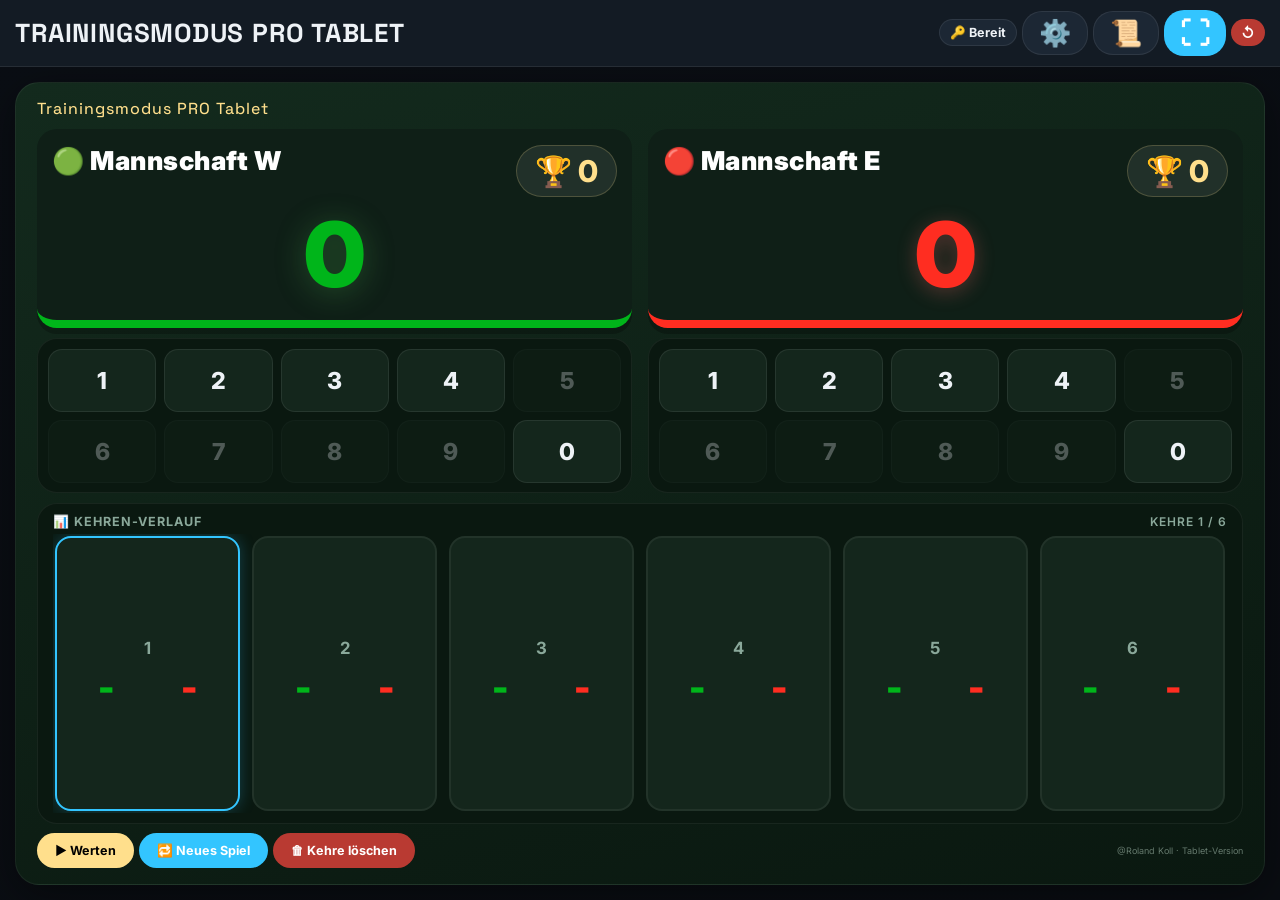
==== commit 3823cfd4: "Change layout to Flexbox and adjust styles Updated layout from CSS Grid to Flexbox for better respon" ====
--- a/index.html
+++ b/index.html
@@ -501,19 +501,33 @@
     align-items:center;
 }
 
+/* Flexbox statt CSS-Grid: so füllen die Kacheln bei WENIGEN Kehren (z.B. nur 4-6)
+   die komplette Höhe des Anzeigefelds gleichmäßig aus (align-content/align-items:
+   stretch verteilt übrigen Platz auf die Zeilen) statt oben klein zusammengepfercht
+   zu bleiben - dadurch bleiben Zahlen/Ergebnisse deutlich größer und besser lesbar.
+   Bei VIELEN Kehren (Verlängerung) wächst die Höhe über den sichtbaren Bereich
+   hinaus und der Bereich scrollt ganz normal (overflow-y:auto). */
 .kehren-verlauf-grid{
-    display:grid;
-    grid-template-columns: repeat(auto-fill, minmax(clamp(56px, 9vmin, 90px), 1fr));
-    gap:clamp(5px, 1vmin, 10px);
+    display:flex;
+    flex:1;
+    flex-wrap:wrap;
+    align-content:stretch;
+    align-items:stretch;
+    gap:clamp(6px, 1.3vmin, 14px);
     overflow-y:auto;
     padding:2px;
     min-height:0;
 }
 
 .verlauf-item{
+    flex:1 1 clamp(90px, 15vmin, 170px);
+    display:flex;
+    flex-direction:column;
+    align-items:center;
+    justify-content:center;
     background:#14261c;
-    border-radius:clamp(8px, 1.4vmin, 12px);
-    padding:clamp(4px, 0.9vmin, 8px) clamp(3px, 0.6vmin, 4px);
+    border-radius:clamp(10px, 1.8vmin, 16px);
+    padding:clamp(6px, 1.4vmin, 14px) clamp(4px, 1vmin, 8px);
     text-align:center;
     border:2px solid rgba(255,255,255,0.06);
     cursor:pointer;
@@ -533,13 +547,14 @@
     background:#241f0d;
 }
 
-.verlauf-item .v-number{ font-weight:700; color:#8aa89a; font-size:clamp(0.6rem, 1.3vmin, 0.8rem); }
+.verlauf-item .v-number{ font-weight:700; color:#8aa89a; font-size:clamp(0.7rem, 2vmin, 1.05rem); }
 .verlauf-item .v-points{
     font-weight:900;
     display:flex;
     justify-content:space-around;
-    font-size:clamp(0.8rem, 2vmin, 1.15rem);
-    margin-top:2px;
+    width:100%;
+    font-size:clamp(1.2rem, 4vmin, 2.4rem);
+    margin-top:clamp(2px, 0.8vmin, 8px);
 }
 .verlauf-item .v-points .w{ color:var(--w-color); }
 .verlauf-item .v-points .e{ color:var(--e-color); }
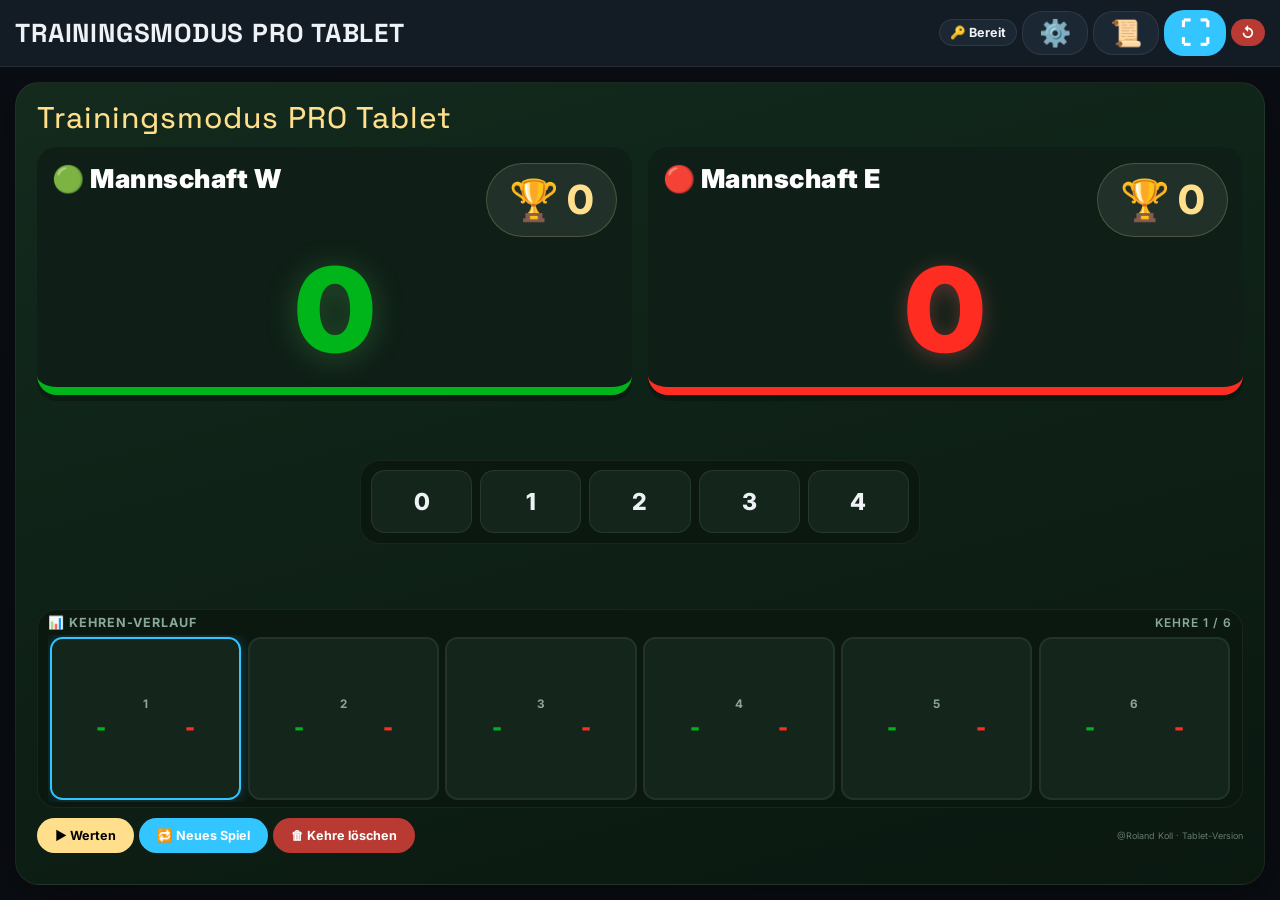
==== commit ee76d5a1: "Update index.html" ====
--- a/index.html
+++ b/index.html
@@ -304,7 +304,7 @@
 
 .arena-title{
     font-family:var(--font-display);
-    font-size:var(10pix, 3.4vmin, 30px);
+    font-size:clamp(10px, 3.4vmin, 30px);
     font-weight:450;
     color:var(--gold);
     letter-spacing:1px;
@@ -339,16 +339,30 @@
     gap:var(--sp-2);
 }
 
-/* ===== ZIFFERNBLOCK (Tablet-Touch-Eingabe je Mannschaft) ===== */
+/* ===== ZIFFERNBLOCK (Tablet-Touch-Eingabe der Kehren-Punkte) =====
+   Nur EIN zentraler, mittig platzierter Ziffernblock fuer beide Mannschaften
+   (vorher: zwei separate Bloecke, einer je Mannschaftsspalte). Welche
+   Mannschaft die eingegebene Punktzahl bekommt, entscheidet weiterhin die
+   Mannschaftskachel-Auswahl (antippen oder [+]/[-]).
+   Die Anzahl/Auswahl der Ziffern-Buttons passt sich automatisch an die
+   eingestellte Spieleranzahl an (0 bis "Spieler/Kehre") - alle hoeheren
+   Werte werden gar nicht erst gerendert (nicht nur deaktiviert). */
+.central-keypad-wrap{
+    display:flex;
+    justify-content:center;
+    align-items:center;
+    flex:0.35 1 auto;
+}
 .keypad-panel{
     background:#0a1810;
     border-radius:var(--radius-md);
     padding:var(--sp-2);
     border:1px solid rgba(255,255,255,0.06);
+    width:100%;
+    max-width:560px;
 }
 .keypad-grid{
     display:grid;
-    grid-template-columns: repeat(5, 1fr);
     gap:clamp(4px, 0.9vmin, 8px);
 }
 .keypad-btn{
@@ -364,10 +378,6 @@
     transition: transform 0.1s, background 0.15s;
 }
 .keypad-btn:active{ transform:scale(0.93); background:#1c362a; }
-.keypad-btn:disabled{ opacity:0.3; cursor:default; }
-.keypad-btn:disabled:active{ transform:none; background:#14261c; }
-.team-column.w .keypad-btn:active{ background:#1c3d24; border-color:var(--w-color); }
-.team-column.e .keypad-btn:active{ background:#3d1c1c; border-color:var(--e-color); }
 
 .team-block{
     background:#0f1f17;
@@ -418,10 +428,10 @@
 .team-label .key-hint{ font-size:var(--fs-2xs); color:#8aa89a; font-weight:600; display:block; }
 
 .team-wins-big {
-    font-size: clamp(19px, 3.4vmin, 30px);
+    font-size: clamp(24px, 4.6vmin, 40px);
     background: rgba(255,255,255,0.08);
     color: var(--gold);
-    padding: clamp(4px, 0.9vmin, 7px) clamp(10px, 2vmin, 18px);
+    padding: clamp(6px, 1.3vmin, 12px) clamp(12px, 2.6vmin, 22px);
     border-radius: 40px;
     font-weight: 800;
     border: 1px solid rgba(255,223,140,0.2);
@@ -431,9 +441,11 @@
 /* Ergebnis-Anzeige: skaliert über vmin am stärksten mit, weil sie das visuell
    wichtigste Element ist - bleibt auf sehr kleinen Screens trotzdem noch
    lesbar (Untergrenze) und wird auf großen Monitoren nicht unnötig riesig
-   (Obergrenze). */
+   (Obergrenze). Bewusst nochmal groesser als vorher (auf Kosten des Kehren-
+   Verlaufs weiter unten, siehe .kehren-verlauf-panel) - bessere Sichtbarkeit
+   auf kleineren Tablets war ausdruecklich gewuenscht. */
 .team-score-big {
-    font-size: clamp(2.4rem, 10vmin, 7rem);
+    font-size: clamp(3rem, 13vmin, 9rem);
     font-weight: 900;
     color: var(--w-color);
     line-height: 1;
@@ -476,13 +488,19 @@
     color:#eef2f6;
 }
 
-/* ===== KEHREN-VERLAUF (unterer Bereich, etwas wichtiger als die Historie) ===== */
+/* ===== KEHREN-VERLAUF (unterer Bereich) =====
+   Bewusst kleiner/kompakter gehalten (kleinerer flex-Anteil, schlankere
+   Kacheln) als vorher - im Gegenzug sind die Ergebnis-Anzeige (.team-score-big)
+   und die gewonnenen Spiele (.team-wins-big) weiter oben deutlich groesser,
+   damit genau die auf Distanz/kleineren Tablets wichtigsten Zahlen am besten
+   lesbar sind. Der Kehren-Verlauf bleibt bei vielen Kehren (Verlängerung)
+   weiterhin scrollbar (overflow-y:auto). */
 .kehren-verlauf-panel{
     background:#0a1810;
     border-radius:var(--radius-md);
-    padding:var(--sp-2) var(--sp-3);
+    padding:var(--sp-1) var(--sp-2);
     border:1px solid rgba(255,255,255,0.06);
-    flex:1.3 1 0;
+    flex:0.6 1 0;
     min-height:0;
     display:flex;
     flex-direction:column;
@@ -513,21 +531,21 @@
     flex-wrap:wrap;
     align-content:stretch;
     align-items:stretch;
-    gap:clamp(6px, 1.3vmin, 14px);
+    gap:clamp(3px, 0.7vmin, 8px);
     overflow-y:auto;
     padding:2px;
     min-height:0;
 }
 
 .verlauf-item{
-    flex:1 1 clamp(90px, 15vmin, 170px);
+    flex:1 1 clamp(64px, 10vmin, 110px);
     display:flex;
     flex-direction:column;
     align-items:center;
     justify-content:center;
     background:#14261c;
-    border-radius:clamp(10px, 1.8vmin, 16px);
-    padding:clamp(6px, 1.4vmin, 14px) clamp(4px, 1vmin, 8px);
+    border-radius:clamp(8px, 1.4vmin, 13px);
+    padding:clamp(3px, 0.8vmin, 8px) clamp(2px, 0.6vmin, 5px);
     text-align:center;
     border:2px solid rgba(255,255,255,0.06);
     cursor:pointer;
@@ -547,14 +565,14 @@
     background:#241f0d;
 }
 
-.verlauf-item .v-number{ font-weight:700; color:#8aa89a; font-size:clamp(0.7rem, 2vmin, 1.05rem); }
+.verlauf-item .v-number{ font-weight:700; color:#8aa89a; font-size:clamp(0.55rem, 1.3vmin, 0.75rem); }
 .verlauf-item .v-points{
     font-weight:900;
     display:flex;
     justify-content:space-around;
     width:100%;
-    font-size:clamp(1.2rem, 4vmin, 2.4rem);
-    margin-top:clamp(2px, 0.8vmin, 8px);
+    font-size:clamp(0.95rem, 2.4vmin, 1.6rem);
+    margin-top:clamp(1px, 0.4vmin, 4px);
 }
 .verlauf-item .v-points .w{ color:var(--w-color); }
 .verlauf-item .v-points .e{ color:var(--e-color); }
@@ -1324,21 +1342,9 @@
 }
 
 // ===== ZIFFERNEINGABE (Kehren-Ergebnis: 1- oder 2-stellig) =====
-// tapDigit() verbindet Mannschaft-Wahl + Ziffer in einem Antippen (Touch-Ziffernblock
-// unter jeder Mannschaft) - handleDigit() selbst bleibt unverändert nutzbar
-// (z.B. für eine evtl. angeschlossene externe Tastatur).
-function tapDigit(team, digit) {
-    if (state.isTrainingEnded) {
-        toast('Training ist beendet! Bitte „Neues Training starten“ antippen');
-        return;
-    }
-    if (state.selectedTeam !== team) {
-        state.selectedTeam = team;
-        flashTeam(team);
-    }
-    handleDigit(digit);
-}
-
+// Ablauf: erst Mannschaft waehlen (Kachel antippen oder [+]/[-]), dann die
+// Punktzahl am zentralen Ziffernblock antippen (siehe renderCentralKeypad())
+// - genau wie bei externer Tastatur/Nummernblock, nur eben per Touch.
 function handleDigit(d) {
     if (state.isTrainingEnded) {
         toast('Training ist beendet! „Neues Training starten“ antippen');
@@ -1748,6 +1754,8 @@
             ${renderTeamColumn('e', state.teamNames.e, teamIcon('e'), scoreB, arena.winsB, eSelected)}
         </div>
 
+        ${renderCentralKeypad()}
+
         <div class="kehren-verlauf-panel" id="kehrenWrapper">
             <h4><span>📊 Kehren-Verlauf</span><span style="font-weight:600;font-size:0.75rem;">Kehre ${activeIndex+1} / ${state.kehren}</span></h4>
             <div class="kehren-verlauf-grid">
@@ -1775,20 +1783,24 @@
             </div>
             <div class="team-score-big">${score}</div>
         </div>
-        ${renderKeypad(team)}
     </div>`;
 }
 
-function renderKeypad(team) {
+// EIN zentraler Ziffernblock fuer beide Mannschaften (nicht mehr je Spalte
+// einer) - die Punkt-Buttons zeigen ausschliesslich Werte von 0 bis zur
+// aktuell eingestellten Spieleranzahl ("Auswahl Spieler"); alles darueber
+// wird gar nicht erst gerendert. Welche Mannschaft die Punktzahl bekommt,
+// legt weiterhin die zuvor angetippte Mannschaftskachel fest.
+function renderCentralKeypad() {
     const maxPoints = state.playerCount;
-    const digits = ['1','2','3','4','5','6','7','8','9','0'];
-    const btns = digits.map(d => {
-        const disabled = Number(d) > maxPoints && !(d === '0');
-        return `<button class="keypad-btn" ${disabled ? 'disabled' : ''} onclick="tapDigit('${team}','${d}')">${d}</button>`;
-    }).join('');
+    const digits = [];
+    for (let i = 0; i <= maxPoints; i++) digits.push(String(i));
+    const btns = digits.map(d => `<button class="keypad-btn" onclick="handleDigit('${d}')">${d}</button>`).join('');
     return `
-    <div class="keypad-panel">
-        <div class="keypad-grid">${btns}</div>
+    <div class="central-keypad-wrap">
+        <div class="keypad-panel">
+            <div class="keypad-grid" style="grid-template-columns: repeat(${digits.length}, 1fr);">${btns}</div>
+        </div>
     </div>`;
 }
 
